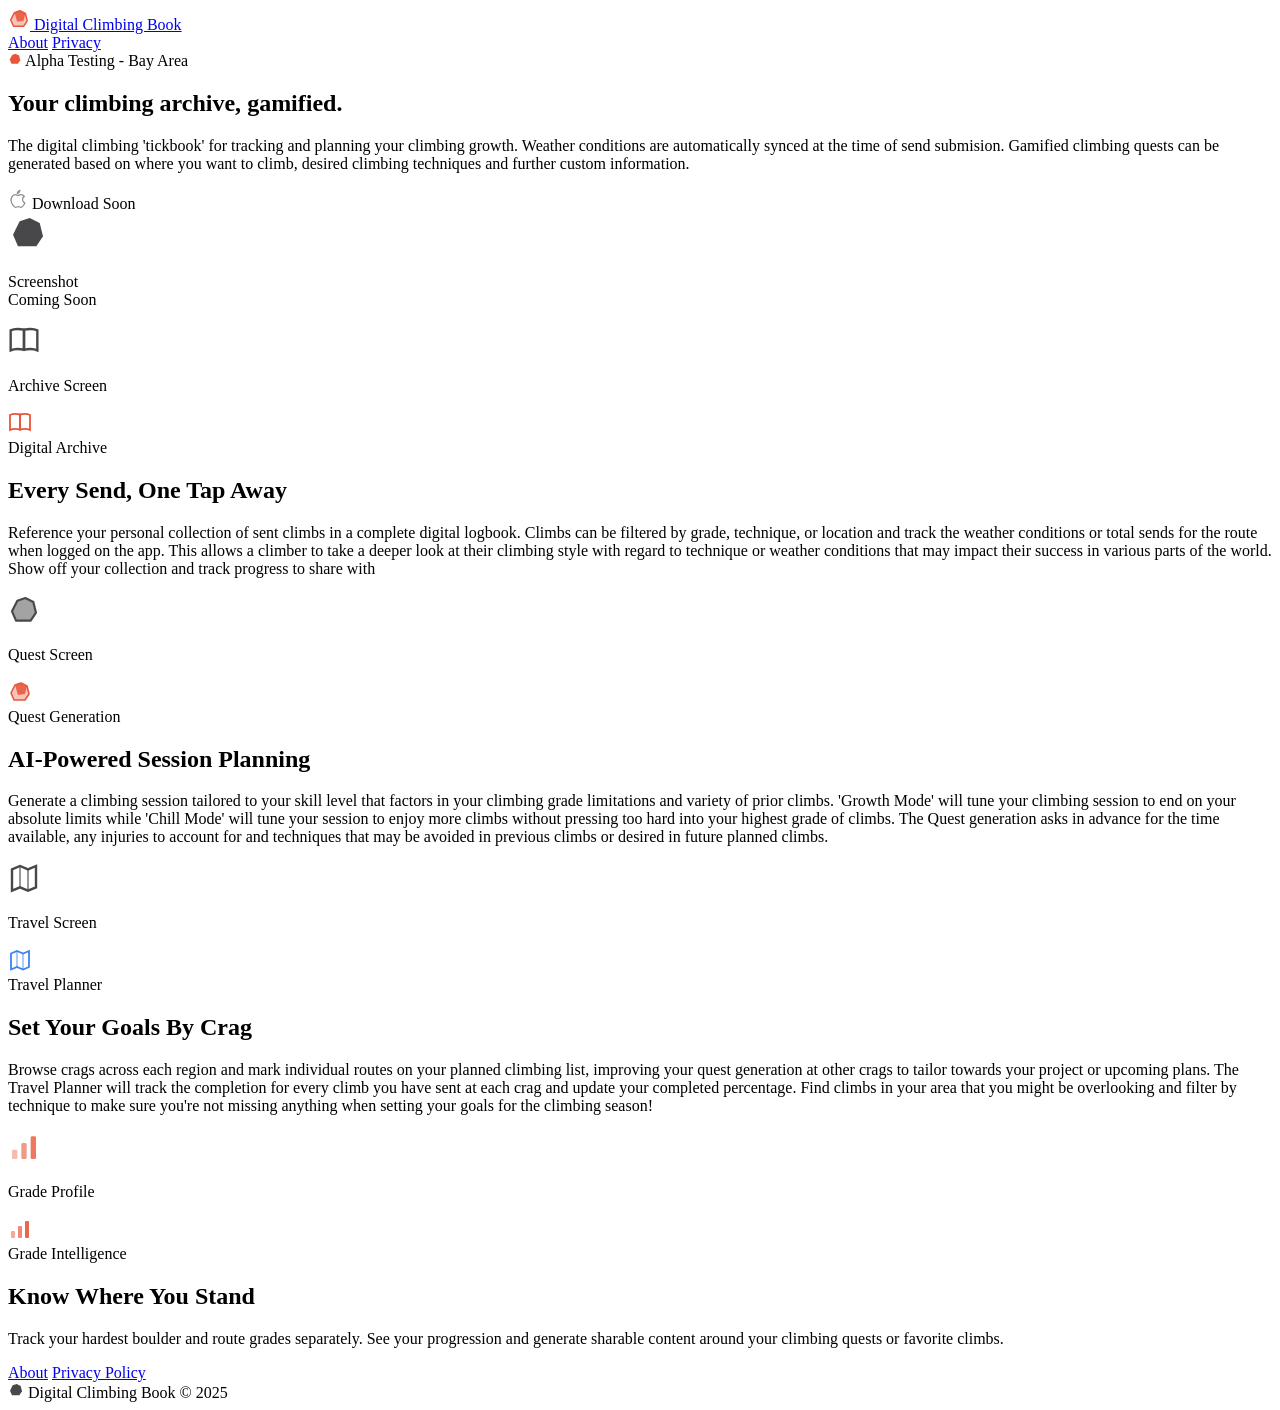
==== index.html @ b4279e72 "Initial commit — Digital Climbing Book splash site" ====
<!DOCTYPE html>
<html lang="en">
<head>
  <meta charset="UTF-8">
  <meta name="viewport" content="width=device-width, initial-scale=1.0">
  <title>Digital Climbing Book — Your climbing life, organized.</title>
  <meta name="description" content="The digital logbook for Bay Area climbers. Track sends, plan sessions with AI, and discover crags across 5 regions.">
  <link rel="stylesheet" href="css/style.css">
  <link rel="icon" type="image/svg+xml" href="data:image/svg+xml,<svg xmlns='http://www.w3.org/2000/svg' viewBox='0 0 24 24'><polygon points='6,20 3,13 7,5 13,3 19,6 21,14 17,20' fill='%23E8553A'/></svg>">
</head>
<body>

  <!-- Nav -->
  <nav class="site-nav">
    <a href="/" class="nav-logo">
      <svg width="22" height="22" viewBox="0 0 24 24" fill="none">
        <polygon points="6,20 3,13 7,5 13,3 19,6 21,14 17,20" fill="#E8553A" opacity="0.35"/>
        <polygon points="7,5 13,3 19,6 17,14 10,15" fill="#E8553A" opacity="0.85"/>
        <polygon points="6,20 3,13 7,5 13,3 19,6 21,14 17,20" stroke="#E8553A" stroke-width="1.6" stroke-linejoin="round" fill="none"/>
      </svg>
      <span>Digital Climbing Book</span>
    </a>
    <div class="nav-links">
      <a href="about.html">About</a>
      <a href="privacy.html">Privacy</a>
    </div>
  </nav>

  <!-- Hero -->
  <section class="hero">
    <div class="hero-content">
      <div class="hero-text">
        <div class="hero-badge">
          <svg width="14" height="14" viewBox="0 0 24 24" fill="none">
            <polygon points="6,20 3,13 7,5 13,3 19,6 21,14 17,20" fill="#E8553A"/>
          </svg>
          Alpha Testing - Bay Area
        </div>
        <h1 class="hero-title">Your climbing archive, <span class="accent">gamified.</span></h1>
        <p class="hero-subtitle">The digital climbing 'tickbook' for tracking and planning your climbing growth. Weather conditions are automatically synced at the time of send submision. Gamified climbing quests can be generated based on where you want to climb, desired climbing techniques and further custom information.</p>
        <div class="hero-cta">
          <svg width="20" height="20" viewBox="0 0 24 24" fill="none">
            <path d="M18.71 19.5c-.83 1.24-1.71 2.45-3.05 2.47-1.34.03-1.77-.79-3.29-.79-1.53 0-2 .77-3.27.81-1.31.05-2.3-1.32-3.14-2.53C4.25 17 2.94 12.45 4.7 9.39c.87-1.52 2.43-2.48 4.12-2.51 1.28-.02 2.5.87 3.29.87.78 0 2.26-1.07 3.8-.91.65.03 2.47.26 3.64 1.98-.09.06-2.17 1.28-2.15 3.81.03 3.02 2.65 4.03 2.68 4.04-.03.07-.42 1.44-1.38 2.83" stroke="#8E8E93" stroke-width="1.5" fill="none"/>
            <path d="M15 1c.1 1.28-.38 2.55-1.17 3.43-.78.89-2.04 1.57-3.33 1.48-.12-1.24.46-2.55 1.19-3.37C12.46 1.67 13.76 1.05 15 1" fill="#8E8E93"/>
          </svg>
          Download Soon
        </div>
      </div>
      <div class="hero-phone">
        <div class="phone-mockup">
          <div class="phone-mockup-inner">
            <svg width="40" height="40" viewBox="0 0 24 24" fill="none">
              <polygon points="6,20 3,13 7,5 13,3 19,6 21,14 17,20" fill="#48484A"/>
            </svg>
            <p>Screenshot<br>Coming Soon</p>
          </div>
        </div>
      </div>
    </div>
  </section>

  <!-- Features -->
  <div class="features">

    <!-- 1. Archive -->
    <section class="feature-section" data-feature="archive">
      <div class="feature-phone">
        <div class="phone-mockup">
          <div class="phone-mockup-inner">
            <svg width="32" height="32" viewBox="0 0 24 24" fill="none">
              <path d="M2 4c2-1 5-1.5 10-0.5v15c-5-1-8-0.5-10 0.5V4z" stroke="#48484A" stroke-width="1.8" fill="none"/>
              <path d="M22 4c-2-1-5-1.5-10-0.5v15c5-1 8-0.5 10 0.5V4z" stroke="#48484A" stroke-width="1.8" fill="none"/>
            </svg>
            <p>Archive Screen</p>
          </div>
        </div>
      </div>
      <div class="feature-text">
        <div class="feature-icon">
          <svg width="24" height="24" viewBox="0 0 24 24" fill="none">
            <path d="M2 4c2-1 5-1.5 10-0.5v15c-5-1-8-0.5-10 0.5V4z" stroke="#E8553A" stroke-width="1.8" fill="none"/>
            <path d="M22 4c-2-1-5-1.5-10-0.5v15c5-1 8-0.5 10 0.5V4z" stroke="#E8553A" stroke-width="1.8" fill="none"/>
          </svg>
        </div>
        <div class="feature-label">Digital Archive</div>
        <h2 class="feature-title">Every Send, One Tap Away</h2>
        <p class="feature-desc">Reference your personal collection of sent climbs in a complete digital logbook. Climbs can be filtered by grade, technique, or location and track the weather conditions or total sends for the route when logged on the app. This allows a climber to take a deeper look at their climbing style with regard to technique or weather conditions that may impact their success in various parts of the world. Show off your collection and track progress to share with</p>
      </div>
    </section>

    <!-- 2. Quest -->
    <section class="feature-section" data-feature="quest">
      <div class="feature-phone">
        <div class="phone-mockup">
          <div class="phone-mockup-inner">
            <svg width="32" height="32" viewBox="0 0 24 24" fill="none">
              <polygon points="6,20 3,13 7,5 13,3 19,6 21,14 17,20" fill="#48484A" opacity="0.5"/>
              <polygon points="6,20 3,13 7,5 13,3 19,6 21,14 17,20" stroke="#48484A" stroke-width="1.6" stroke-linejoin="round" fill="none"/>
            </svg>
            <p>Quest Screen</p>
          </div>
        </div>
      </div>
      <div class="feature-text">
        <div class="feature-icon">
          <svg width="24" height="24" viewBox="0 0 24 24" fill="none">
            <polygon points="6,20 3,13 7,5 13,3 19,6 21,14 17,20" fill="#E8553A" opacity="0.35"/>
            <polygon points="7,5 13,3 19,6 17,14 10,15" fill="#E8553A" opacity="0.85"/>
            <polygon points="6,20 3,13 7,5 13,3 19,6 21,14 17,20" stroke="#E8553A" stroke-width="1.6" stroke-linejoin="round" fill="none"/>
          </svg>
        </div>
        <div class="feature-label">Quest Generation</div>
        <h2 class="feature-title">AI-Powered Session Planning</h2>
        <p class="feature-desc">Generate a climbing session tailored to your skill level that factors in your climbing grade limitations and variety of prior climbs. 'Growth Mode' will tune your climbing session to end on your absolute limits while 'Chill Mode' will tune your session to enjoy more climbs without pressing too hard into your highest grade of climbs. The Quest generation asks in advance for the time available, any injuries to account for and techniques that may be avoided in previous climbs or desired in future planned climbs.</p>
      </div>
    </section>

    <!-- 3. Travel -->
    <section class="feature-section" data-feature="travel">
      <div class="feature-phone">
        <div class="phone-mockup">
          <div class="phone-mockup-inner">
            <svg width="32" height="32" viewBox="0 0 24 24" fill="none">
              <path d="M3 5.5l6-2.5 6 2.5 6-2.5v16l-6 2.5-6-2.5-6 2.5V5.5z" stroke="#48484A" stroke-width="1.8" fill="none"/>
              <line x1="9" y1="3" x2="9" y2="19" stroke="#48484A" stroke-width="1.4" opacity="0.6"/>
              <line x1="15" y1="5.5" x2="15" y2="21.5" stroke="#48484A" stroke-width="1.4" opacity="0.6"/>
            </svg>
            <p>Travel Screen</p>
          </div>
        </div>
      </div>
      <div class="feature-text">
        <div class="feature-icon">
          <svg width="24" height="24" viewBox="0 0 24 24" fill="none">
            <path d="M3 5.5l6-2.5 6 2.5 6-2.5v16l-6 2.5-6-2.5-6 2.5V5.5z" stroke="#3B82F6" stroke-width="1.8" fill="none"/>
            <line x1="9" y1="3" x2="9" y2="19" stroke="#3B82F6" stroke-width="1.4" opacity="0.6"/>
            <line x1="15" y1="5.5" x2="15" y2="21.5" stroke="#3B82F6" stroke-width="1.4" opacity="0.6"/>
          </svg>
        </div>
        <div class="feature-label">Travel Planner</div>
        <h2 class="feature-title">Set Your Goals By Crag</h2>
        <p class="feature-desc">Browse crags across each region and mark individual routes on your planned climbing list, improving your quest generation at other crags to tailor towards your project or upcoming plans. The Travel Planner will track the completion for every climb you have sent at each crag and update your completed percentage. Find climbs in your area that you might be overlooking and filter by technique to make sure you're not missing anything when setting your goals for the climbing season!</p>
      </div>
    </section>

    <!-- 4. Grade Intelligence -->
    <section class="feature-section" data-feature="grades">
      <div class="feature-phone">
        <div class="phone-mockup">
          <div class="phone-mockup-inner">
            <svg width="32" height="32" viewBox="0 0 24 24" fill="none">
              <rect x="3" y="14" width="4" height="7" rx="1" fill="#E8553A" opacity="0.4"/>
              <rect x="10" y="9" width="4" height="12" rx="1" fill="#E8553A" opacity="0.6"/>
              <rect x="17" y="4" width="4" height="17" rx="1" fill="#E8553A" opacity="0.8"/>
            </svg>
            <p>Grade Profile</p>
          </div>
        </div>
      </div>
      <div class="feature-text">
        <div class="feature-icon">
          <svg width="24" height="24" viewBox="0 0 24 24" fill="none">
            <rect x="3" y="14" width="4" height="7" rx="1" fill="#E8553A" opacity="0.5"/>
            <rect x="10" y="9" width="4" height="12" rx="1" fill="#E8553A" opacity="0.7"/>
            <rect x="17" y="4" width="4" height="17" rx="1" fill="#E8553A" opacity="0.9"/>
          </svg>
        </div>
        <div class="feature-label">Grade Intelligence</div>
        <h2 class="feature-title">Know Where You Stand</h2>
        <p class="feature-desc">Track your hardest boulder and route grades separately. See your progression and generate sharable content around your climbing quests or favorite climbs.</p>
      </div>
    </section>

  </div>

  <!-- Footer -->
  <footer class="site-footer">
    <div class="footer-links">
      <a href="about.html">About</a>
      <a href="privacy.html">Privacy Policy</a>
    </div>
    <div class="footer-copy">
      <svg width="16" height="16" viewBox="0 0 24 24" fill="none">
        <polygon points="6,20 3,13 7,5 13,3 19,6 21,14 17,20" fill="#48484A"/>
      </svg>
      Digital Climbing Book &copy; 2025
    </div>
  </footer>

  <script src="js/main.js"></script>
</body>
</html>
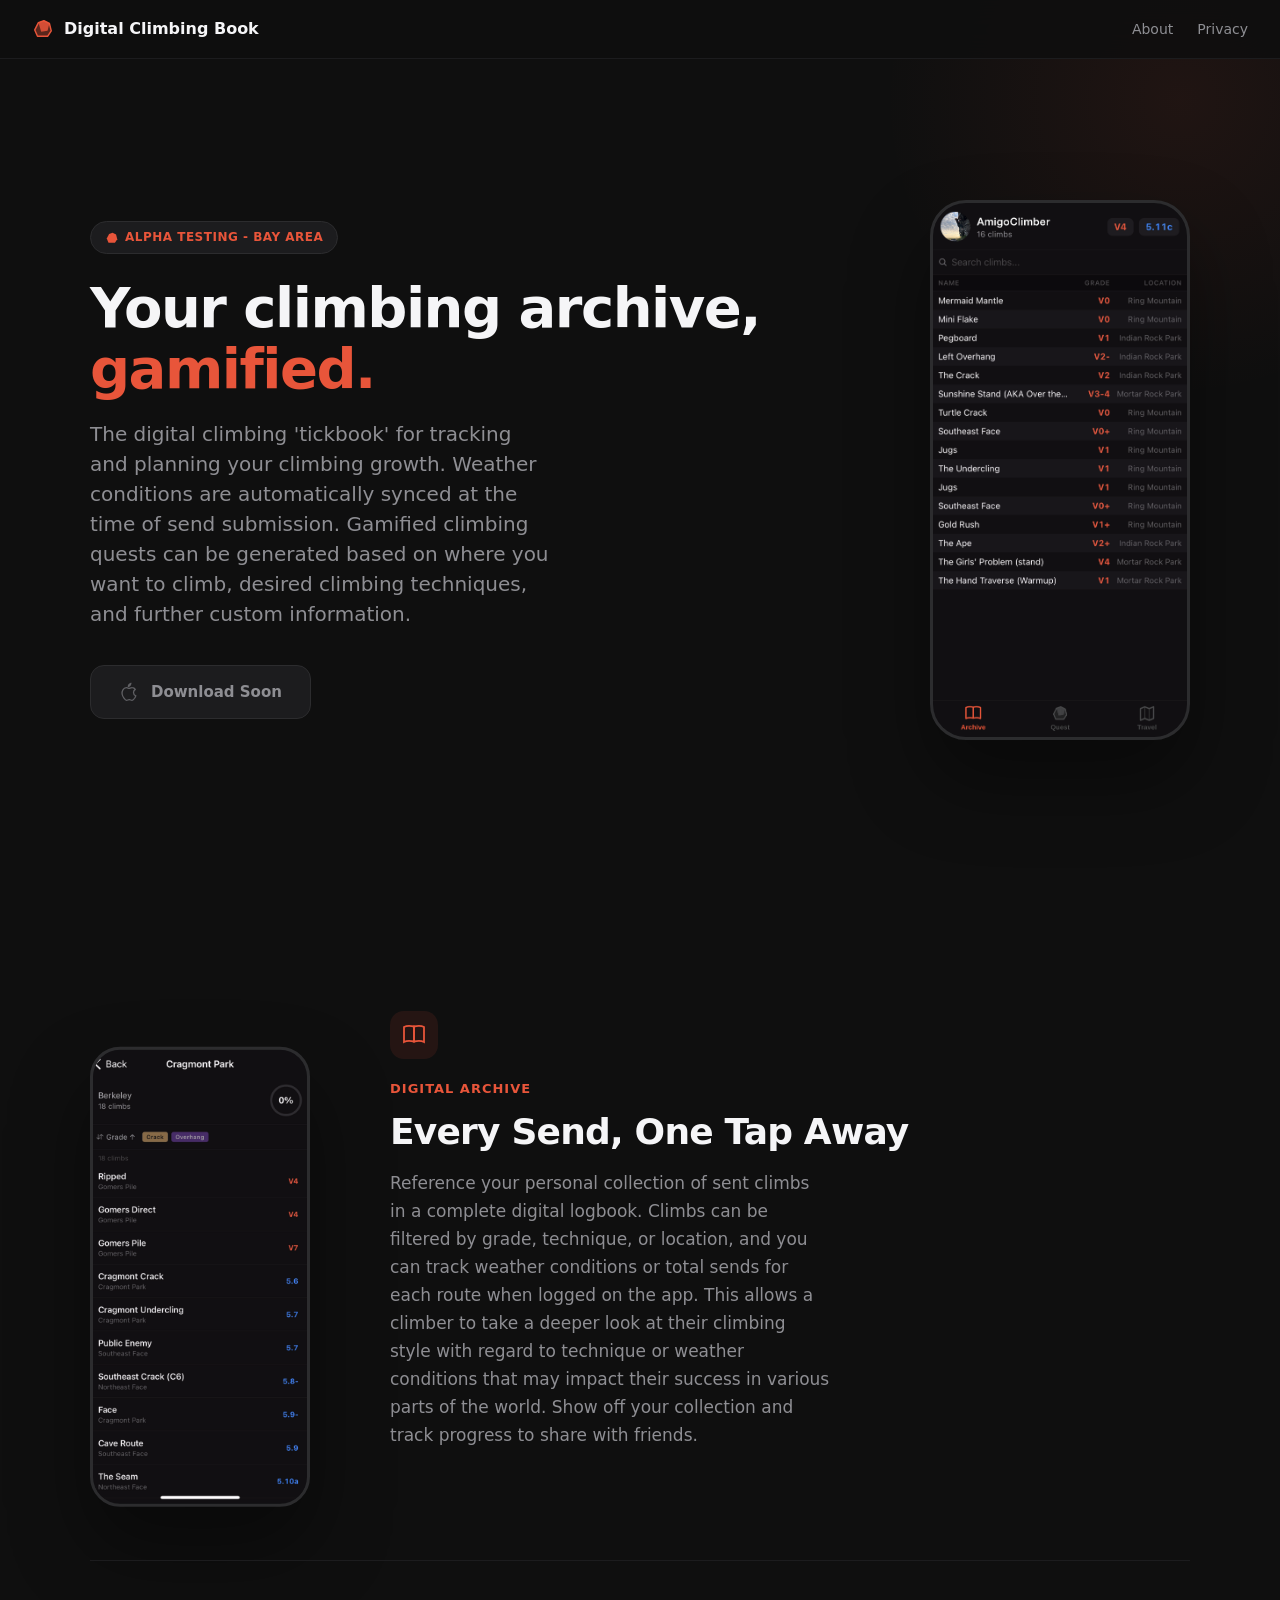
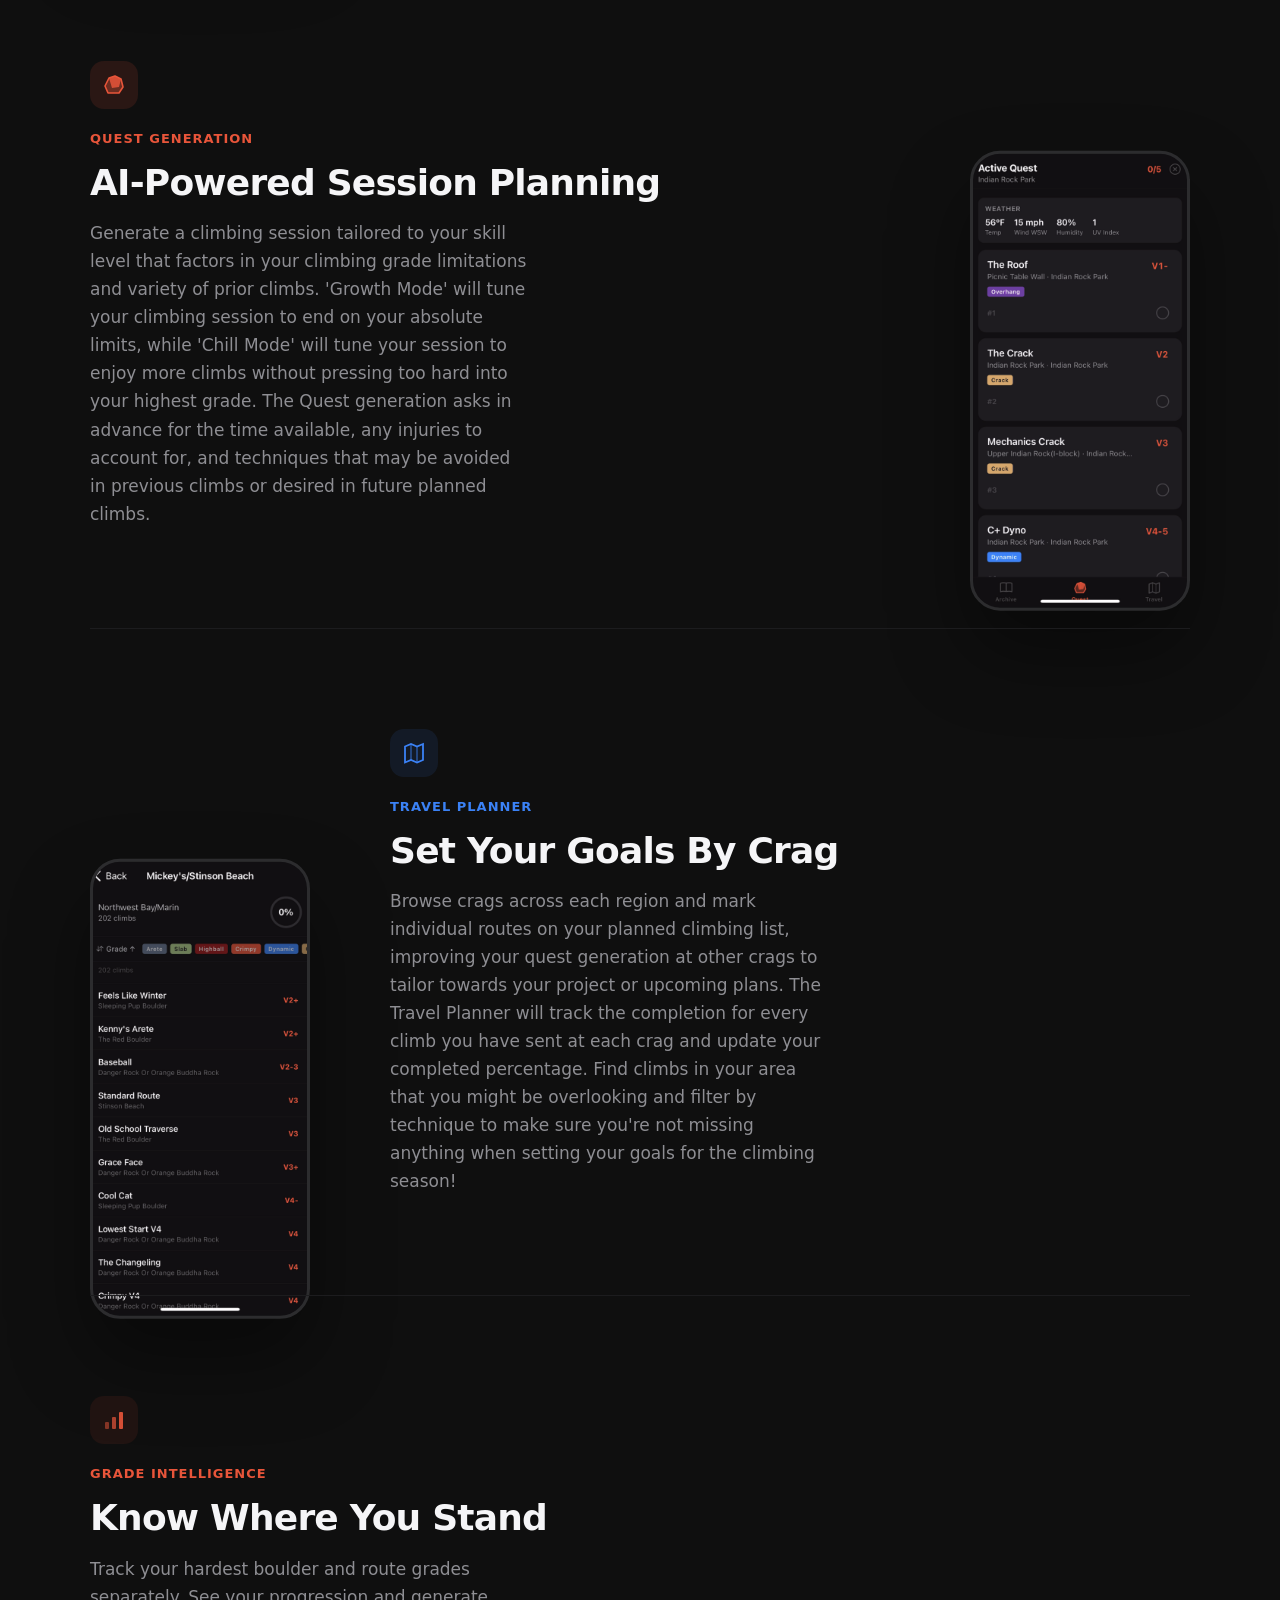
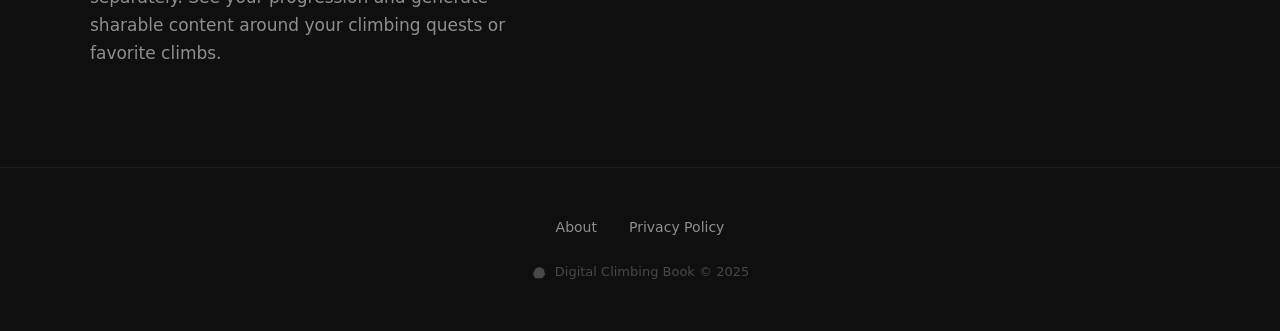
==== commit 80301d0e: "Add screenshots to phone mockups, hide Grade Intelligence phone, proofread copy" ====
--- a/index.html
+++ b/index.html
@@ -37,7 +37,7 @@
           Alpha Testing - Bay Area
         </div>
         <h1 class="hero-title">Your climbing archive, <span class="accent">gamified.</span></h1>
-        <p class="hero-subtitle">The digital climbing 'tickbook' for tracking and planning your climbing growth. Weather conditions are automatically synced at the time of send submision. Gamified climbing quests can be generated based on where you want to climb, desired climbing techniques and further custom information.</p>
+        <p class="hero-subtitle">The digital climbing 'tickbook' for tracking and planning your climbing growth. Weather conditions are automatically synced at the time of send submission. Gamified climbing quests can be generated based on where you want to climb, desired climbing techniques, and further custom information.</p>
         <div class="hero-cta">
           <svg width="20" height="20" viewBox="0 0 24 24" fill="none">
             <path d="M18.71 19.5c-.83 1.24-1.71 2.45-3.05 2.47-1.34.03-1.77-.79-3.29-.79-1.53 0-2 .77-3.27.81-1.31.05-2.3-1.32-3.14-2.53C4.25 17 2.94 12.45 4.7 9.39c.87-1.52 2.43-2.48 4.12-2.51 1.28-.02 2.5.87 3.29.87.78 0 2.26-1.07 3.8-.91.65.03 2.47.26 3.64 1.98-.09.06-2.17 1.28-2.15 3.81.03 3.02 2.65 4.03 2.68 4.04-.03.07-.42 1.44-1.38 2.83" stroke="#8E8E93" stroke-width="1.5" fill="none"/>
@@ -48,12 +48,7 @@
       </div>
       <div class="hero-phone">
         <div class="phone-mockup">
-          <div class="phone-mockup-inner">
-            <svg width="40" height="40" viewBox="0 0 24 24" fill="none">
-              <polygon points="6,20 3,13 7,5 13,3 19,6 21,14 17,20" fill="#48484A"/>
-            </svg>
-            <p>Screenshot<br>Coming Soon</p>
-          </div>
+          <img src="img/screen-hero.png" alt="Digital Climbing Book app screenshot" class="phone-screen">
         </div>
       </div>
     </div>
@@ -66,13 +61,7 @@
     <section class="feature-section" data-feature="archive">
       <div class="feature-phone">
         <div class="phone-mockup">
-          <div class="phone-mockup-inner">
-            <svg width="32" height="32" viewBox="0 0 24 24" fill="none">
-              <path d="M2 4c2-1 5-1.5 10-0.5v15c-5-1-8-0.5-10 0.5V4z" stroke="#48484A" stroke-width="1.8" fill="none"/>
-              <path d="M22 4c-2-1-5-1.5-10-0.5v15c5-1 8-0.5 10 0.5V4z" stroke="#48484A" stroke-width="1.8" fill="none"/>
-            </svg>
-            <p>Archive Screen</p>
-          </div>
+          <img src="img/screen-archive.png" alt="Digital Archive screen" class="phone-screen">
         </div>
       </div>
       <div class="feature-text">
@@ -84,7 +73,7 @@
         </div>
         <div class="feature-label">Digital Archive</div>
         <h2 class="feature-title">Every Send, One Tap Away</h2>
-        <p class="feature-desc">Reference your personal collection of sent climbs in a complete digital logbook. Climbs can be filtered by grade, technique, or location and track the weather conditions or total sends for the route when logged on the app. This allows a climber to take a deeper look at their climbing style with regard to technique or weather conditions that may impact their success in various parts of the world. Show off your collection and track progress to share with</p>
+        <p class="feature-desc">Reference your personal collection of sent climbs in a complete digital logbook. Climbs can be filtered by grade, technique, or location, and you can track weather conditions or total sends for each route when logged on the app. This allows a climber to take a deeper look at their climbing style with regard to technique or weather conditions that may impact their success in various parts of the world. Show off your collection and track progress to share with friends.</p>
       </div>
     </section>
 
@@ -92,13 +81,7 @@
     <section class="feature-section" data-feature="quest">
       <div class="feature-phone">
         <div class="phone-mockup">
-          <div class="phone-mockup-inner">
-            <svg width="32" height="32" viewBox="0 0 24 24" fill="none">
-              <polygon points="6,20 3,13 7,5 13,3 19,6 21,14 17,20" fill="#48484A" opacity="0.5"/>
-              <polygon points="6,20 3,13 7,5 13,3 19,6 21,14 17,20" stroke="#48484A" stroke-width="1.6" stroke-linejoin="round" fill="none"/>
-            </svg>
-            <p>Quest Screen</p>
-          </div>
+          <img src="img/screen-quest.png" alt="Quest Generation screen" class="phone-screen">
         </div>
       </div>
       <div class="feature-text">
@@ -111,7 +94,7 @@
         </div>
         <div class="feature-label">Quest Generation</div>
         <h2 class="feature-title">AI-Powered Session Planning</h2>
-        <p class="feature-desc">Generate a climbing session tailored to your skill level that factors in your climbing grade limitations and variety of prior climbs. 'Growth Mode' will tune your climbing session to end on your absolute limits while 'Chill Mode' will tune your session to enjoy more climbs without pressing too hard into your highest grade of climbs. The Quest generation asks in advance for the time available, any injuries to account for and techniques that may be avoided in previous climbs or desired in future planned climbs.</p>
+        <p class="feature-desc">Generate a climbing session tailored to your skill level that factors in your climbing grade limitations and variety of prior climbs. 'Growth Mode' will tune your climbing session to end on your absolute limits, while 'Chill Mode' will tune your session to enjoy more climbs without pressing too hard into your highest grade. The Quest generation asks in advance for the time available, any injuries to account for, and techniques that may be avoided in previous climbs or desired in future planned climbs.</p>
       </div>
     </section>
 
@@ -119,14 +102,7 @@
     <section class="feature-section" data-feature="travel">
       <div class="feature-phone">
         <div class="phone-mockup">
-          <div class="phone-mockup-inner">
-            <svg width="32" height="32" viewBox="0 0 24 24" fill="none">
-              <path d="M3 5.5l6-2.5 6 2.5 6-2.5v16l-6 2.5-6-2.5-6 2.5V5.5z" stroke="#48484A" stroke-width="1.8" fill="none"/>
-              <line x1="9" y1="3" x2="9" y2="19" stroke="#48484A" stroke-width="1.4" opacity="0.6"/>
-              <line x1="15" y1="5.5" x2="15" y2="21.5" stroke="#48484A" stroke-width="1.4" opacity="0.6"/>
-            </svg>
-            <p>Travel Screen</p>
-          </div>
+          <img src="img/screen-travel.png" alt="Travel Planner screen" class="phone-screen">
         </div>
       </div>
       <div class="feature-text">
@@ -145,17 +121,7 @@
 
     <!-- 4. Grade Intelligence -->
     <section class="feature-section" data-feature="grades">
-      <div class="feature-phone">
-        <div class="phone-mockup">
-          <div class="phone-mockup-inner">
-            <svg width="32" height="32" viewBox="0 0 24 24" fill="none">
-              <rect x="3" y="14" width="4" height="7" rx="1" fill="#E8553A" opacity="0.4"/>
-              <rect x="10" y="9" width="4" height="12" rx="1" fill="#E8553A" opacity="0.6"/>
-              <rect x="17" y="4" width="4" height="17" rx="1" fill="#E8553A" opacity="0.8"/>
-            </svg>
-            <p>Grade Profile</p>
-          </div>
-        </div>
+      <div class="feature-phone" style="display:none;">
       </div>
       <div class="feature-text">
         <div class="feature-icon">
--- a/css/style.css
+++ b/css/style.css
@@ -0,0 +1,381 @@
+/* ===== RESET & BASE ===== */
+*, *::before, *::after { margin: 0; padding: 0; box-sizing: border-box; }
+html { scroll-behavior: smooth; }
+body {
+  font-family: -apple-system, BlinkMacSystemFont, 'SF Pro Text', 'SF Pro Display', 'Helvetica Neue', system-ui, sans-serif;
+  background: #0F0F0F;
+  color: #F5F5F7;
+  line-height: 1.6;
+  -webkit-font-smoothing: antialiased;
+  overflow-x: hidden;
+}
+a { color: #E8553A; text-decoration: none; }
+a:hover { opacity: 0.85; }
+img { max-width: 100%; display: block; }
+
+/* ===== NAV ===== */
+.site-nav {
+  position: fixed;
+  top: 0; left: 0; right: 0;
+  z-index: 100;
+  padding: 16px 32px;
+  display: flex;
+  justify-content: space-between;
+  align-items: center;
+  background: rgba(15, 15, 15, 0.85);
+  backdrop-filter: blur(20px);
+  -webkit-backdrop-filter: blur(20px);
+  border-bottom: 0.5px solid #1C1C1E;
+}
+.nav-logo {
+  display: flex;
+  align-items: center;
+  gap: 10px;
+  font-size: 16px;
+  font-weight: 700;
+  color: #F5F5F7;
+}
+.nav-logo svg { flex-shrink: 0; }
+.nav-links { display: flex; gap: 24px; }
+.nav-links a {
+  font-size: 14px;
+  font-weight: 500;
+  color: #8E8E93;
+  transition: color 0.2s;
+}
+.nav-links a:hover { color: #F5F5F7; }
+
+/* ===== HERO ===== */
+.hero {
+  min-height: 100vh;
+  display: flex;
+  align-items: center;
+  justify-content: center;
+  padding: 120px 32px 80px;
+  position: relative;
+  overflow: hidden;
+}
+.hero::before {
+  content: '';
+  position: absolute;
+  top: -200px; right: -200px;
+  width: 600px; height: 600px;
+  background: radial-gradient(circle, rgba(232, 85, 58, 0.08) 0%, transparent 70%);
+  pointer-events: none;
+}
+.hero-content {
+  max-width: 1100px;
+  width: 100%;
+  display: flex;
+  align-items: center;
+  gap: 80px;
+}
+.hero-text { flex: 1; }
+.hero-badge {
+  display: inline-flex;
+  align-items: center;
+  gap: 6px;
+  background: #1C1C1E;
+  border: 1px solid #2C2C2E;
+  border-radius: 20px;
+  padding: 6px 14px;
+  font-size: 12px;
+  font-weight: 600;
+  color: #E8553A;
+  margin-bottom: 24px;
+  letter-spacing: 0.5px;
+  text-transform: uppercase;
+}
+.hero-title {
+  font-size: 56px;
+  font-weight: 800;
+  line-height: 1.08;
+  letter-spacing: -1.5px;
+  margin-bottom: 20px;
+}
+.hero-title .accent { color: #E8553A; }
+.hero-subtitle {
+  font-size: 20px;
+  color: #8E8E93;
+  line-height: 1.5;
+  margin-bottom: 36px;
+  max-width: 460px;
+}
+.hero-cta {
+  display: inline-flex;
+  align-items: center;
+  gap: 12px;
+  background: #1C1C1E;
+  border: 1px solid #2C2C2E;
+  border-radius: 14px;
+  padding: 14px 28px;
+  color: #8E8E93;
+  font-size: 15px;
+  font-weight: 600;
+  cursor: default;
+  transition: border-color 0.2s;
+}
+.hero-cta:hover { border-color: #48484A; opacity: 1; }
+.hero-cta svg { opacity: 0.6; }
+.hero-phone { flex-shrink: 0; }
+
+/* ===== PHONE MOCKUP ===== */
+.phone-mockup {
+  width: 260px;
+  height: 540px;
+  background: #1C1C1E;
+  border-radius: 36px;
+  border: 3px solid #2C2C2E;
+  display: flex;
+  align-items: center;
+  justify-content: center;
+  position: relative;
+  overflow: hidden;
+  box-shadow: 0 40px 80px rgba(0,0,0,0.4);
+}
+.phone-mockup-inner {
+  text-align: center;
+  padding: 20px;
+}
+.phone-mockup-inner svg { margin: 0 auto 16px; opacity: 0.3; }
+.phone-mockup-inner p {
+  font-size: 13px;
+  color: #48484A;
+  font-weight: 500;
+}
+/* Screenshot image inside phone */
+.phone-screen {
+  width: 100%;
+  height: 100%;
+  object-fit: cover;
+  object-position: top;
+  border-radius: 33px;
+  position: absolute;
+  top: 0;
+  left: 0;
+}
+.feature-phone .phone-screen {
+  border-radius: 27px;
+}
+
+/* Notch */
+.phone-mockup::before {
+  content: '';
+  position: absolute;
+  top: 12px;
+  left: 50%;
+  transform: translateX(-50%);
+  width: 100px;
+  height: 28px;
+  background: #0F0F0F;
+  border-radius: 14px;
+}
+
+/* ===== FEATURE SECTIONS ===== */
+.features { padding: 0 32px; }
+
+.feature-section {
+  max-width: 1100px;
+  margin: 0 auto;
+  padding: 100px 0;
+  display: flex;
+  align-items: center;
+  gap: 80px;
+  opacity: 0;
+  transform: translateY(40px);
+  transition: opacity 0.7s ease, transform 0.7s ease;
+}
+.feature-section.visible {
+  opacity: 1;
+  transform: translateY(0);
+}
+.feature-section:nth-child(even) { flex-direction: row-reverse; }
+.feature-section + .feature-section {
+  border-top: 0.5px solid #1C1C1E;
+}
+
+.feature-text { flex: 1; }
+.feature-icon {
+  display: inline-flex;
+  align-items: center;
+  justify-content: center;
+  width: 48px;
+  height: 48px;
+  background: rgba(232, 85, 58, 0.1);
+  border-radius: 14px;
+  margin-bottom: 20px;
+}
+.feature-label {
+  font-size: 13px;
+  font-weight: 700;
+  color: #E8553A;
+  text-transform: uppercase;
+  letter-spacing: 1px;
+  margin-bottom: 12px;
+}
+.feature-title {
+  font-size: 36px;
+  font-weight: 800;
+  line-height: 1.15;
+  letter-spacing: -0.8px;
+  margin-bottom: 16px;
+}
+.feature-desc {
+  font-size: 17px;
+  color: #8E8E93;
+  line-height: 1.65;
+  max-width: 440px;
+}
+.feature-phone { flex-shrink: 0; }
+.feature-phone .phone-mockup {
+  width: 220px;
+  height: 460px;
+  border-radius: 30px;
+}
+.feature-phone .phone-mockup::before {
+  width: 80px;
+  height: 24px;
+  top: 10px;
+  border-radius: 12px;
+}
+
+/* Section-specific accent colors */
+.feature-section[data-feature="quest"] .feature-icon {
+  background: rgba(232, 85, 58, 0.12);
+}
+.feature-section[data-feature="travel"] .feature-icon {
+  background: rgba(59, 130, 246, 0.1);
+}
+.feature-section[data-feature="travel"] .feature-label {
+  color: #3B82F6;
+}
+.feature-section[data-feature="grades"] .feature-icon {
+  background: rgba(232, 85, 58, 0.08);
+}
+
+/* ===== FOOTER ===== */
+.site-footer {
+  border-top: 0.5px solid #1C1C1E;
+  padding: 48px 32px;
+  text-align: center;
+}
+.footer-links {
+  display: flex;
+  justify-content: center;
+  gap: 32px;
+  margin-bottom: 24px;
+}
+.footer-links a {
+  font-size: 14px;
+  color: #8E8E93;
+  font-weight: 500;
+}
+.footer-links a:hover { color: #F5F5F7; }
+.footer-copy {
+  font-size: 13px;
+  color: #48484A;
+  display: flex;
+  align-items: center;
+  justify-content: center;
+  gap: 8px;
+}
+
+/* ===== LEGAL / ABOUT PAGES ===== */
+.page-content {
+  max-width: 720px;
+  margin: 0 auto;
+  padding: 120px 32px 80px;
+}
+.page-content h1 {
+  font-size: 36px;
+  font-weight: 800;
+  letter-spacing: -0.8px;
+  margin-bottom: 8px;
+}
+.page-meta {
+  font-size: 14px;
+  color: #48484A;
+  margin-bottom: 48px;
+}
+.page-content h2 {
+  font-size: 20px;
+  font-weight: 700;
+  margin-top: 40px;
+  margin-bottom: 12px;
+  color: #F5F5F7;
+}
+.page-content p, .page-content ul {
+  font-size: 15px;
+  color: #AEAEB2;
+  line-height: 1.7;
+  margin-bottom: 16px;
+}
+.page-content ul { padding-left: 24px; }
+.page-content li { margin-bottom: 8px; }
+.page-content a { color: #E8553A; }
+
+/* About page specific */
+.about-contact {
+  background: #1C1C1E;
+  border: 1px solid #2C2C2E;
+  border-radius: 16px;
+  padding: 32px;
+  margin-top: 48px;
+  text-align: center;
+}
+.about-contact h3 {
+  font-size: 18px;
+  font-weight: 700;
+  margin-bottom: 8px;
+}
+.about-contact p {
+  font-size: 15px;
+  color: #8E8E93;
+  margin-bottom: 16px;
+}
+.about-contact a {
+  display: inline-flex;
+  align-items: center;
+  gap: 8px;
+  background: #E8553A;
+  color: #FFF;
+  padding: 12px 24px;
+  border-radius: 10px;
+  font-weight: 600;
+  font-size: 15px;
+  transition: opacity 0.2s;
+}
+.about-contact a:hover { opacity: 0.9; color: #FFF; }
+
+/* ===== RESPONSIVE ===== */
+@media (max-width: 768px) {
+  .site-nav { padding: 14px 20px; }
+  .nav-logo span { display: none; }
+  .nav-links { gap: 16px; }
+  .nav-links a { font-size: 13px; }
+
+  .hero { padding: 100px 20px 60px; }
+  .hero-content {
+    flex-direction: column;
+    text-align: center;
+    gap: 48px;
+  }
+  .hero-title { font-size: 36px; letter-spacing: -1px; }
+  .hero-subtitle { font-size: 17px; margin: 0 auto 32px; }
+  .hero-badge { margin-bottom: 20px; }
+
+  .features { padding: 0 20px; }
+  .feature-section {
+    flex-direction: column !important;
+    text-align: center;
+    gap: 40px;
+    padding: 60px 0;
+  }
+  .feature-title { font-size: 28px; }
+  .feature-desc { margin: 0 auto; font-size: 15px; }
+
+  .page-content { padding: 100px 20px 60px; }
+  .page-content h1 { font-size: 28px; }
+
+  .site-footer { padding: 36px 20px; }
+}
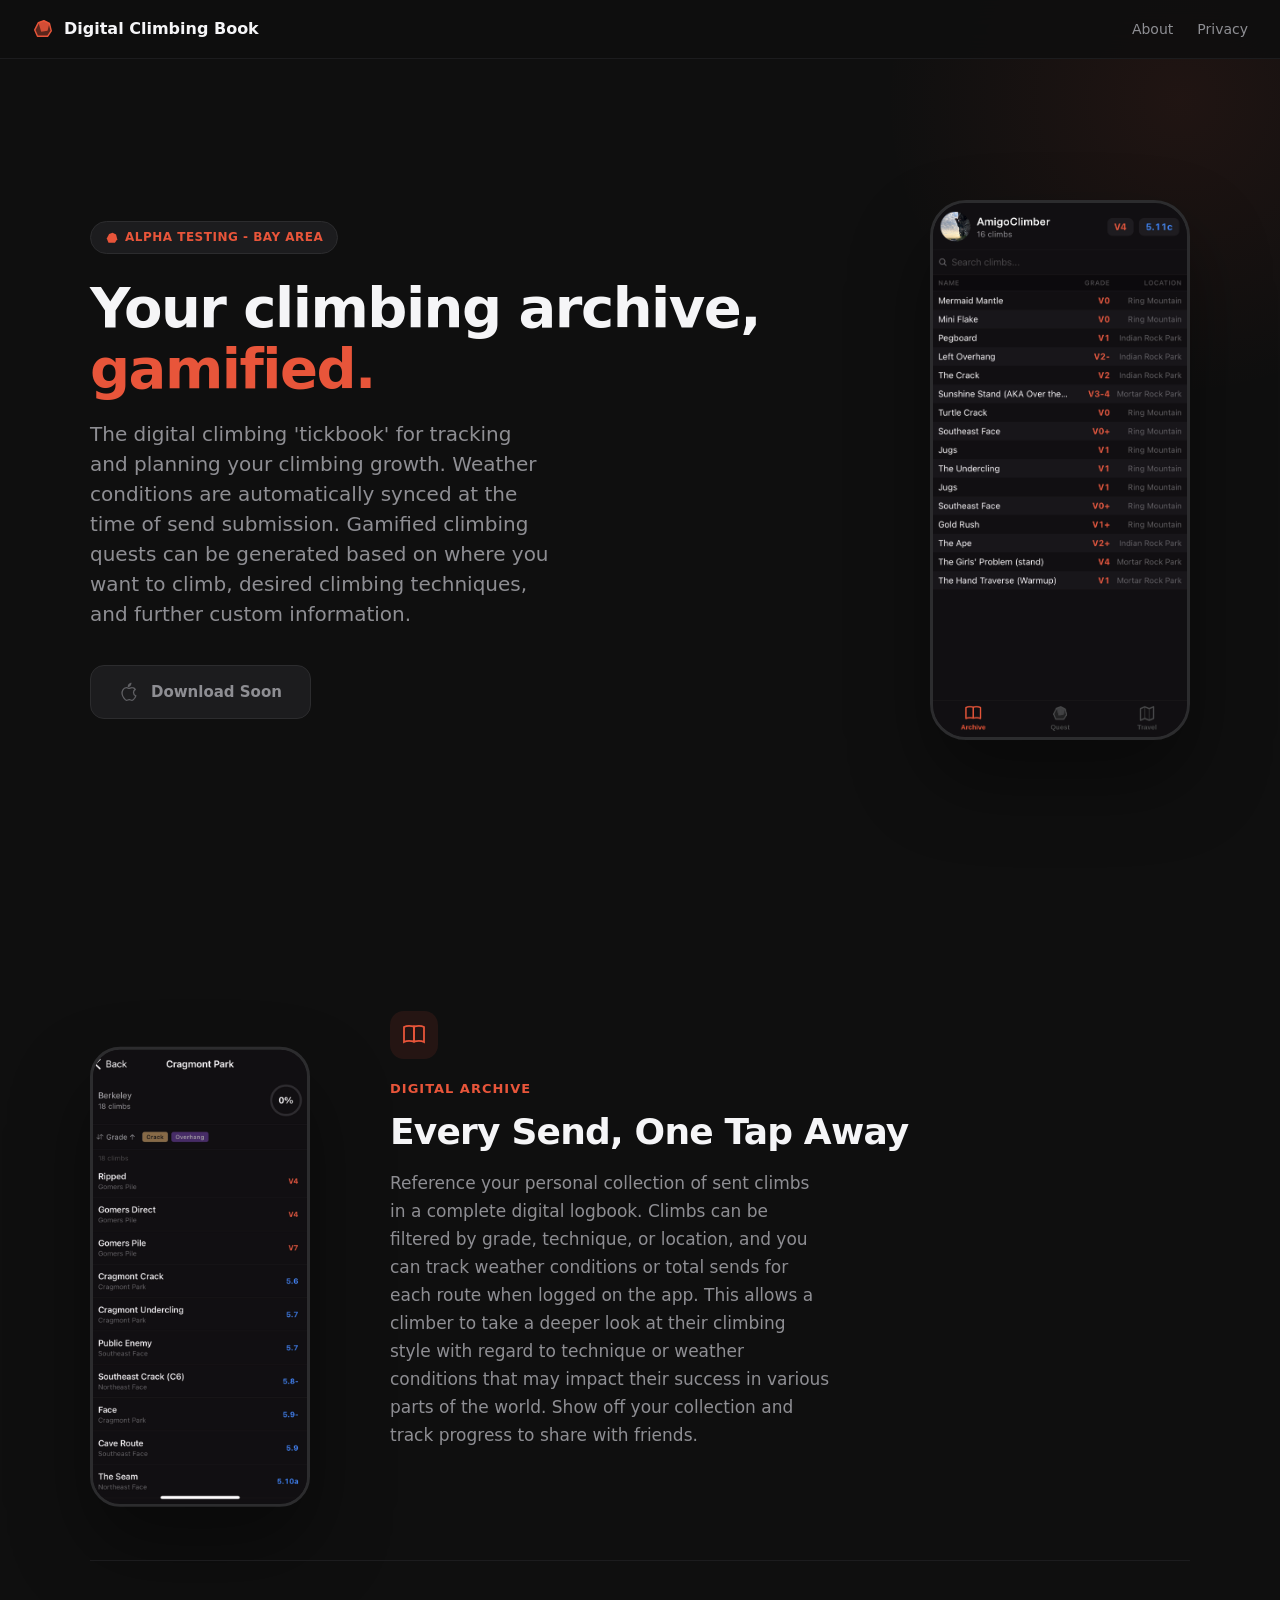
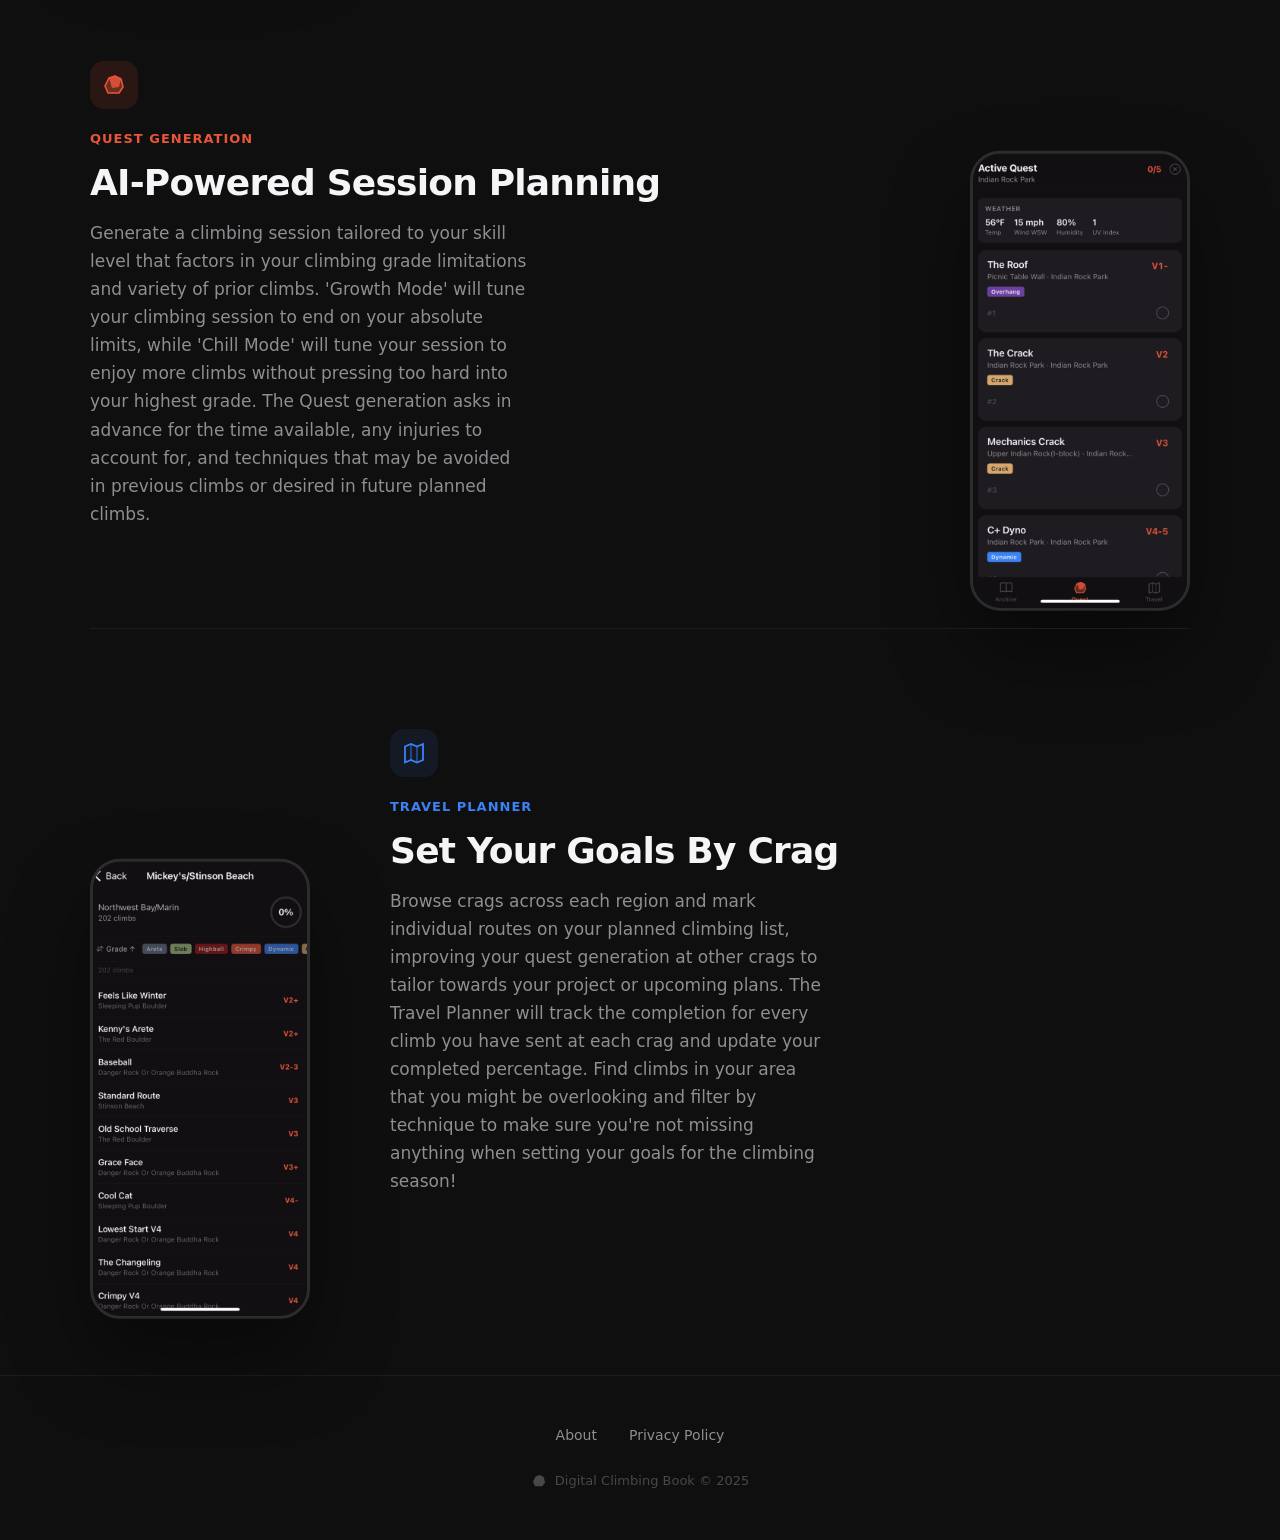
==== commit a1ca7ca8: "Fix phone mockup bg color to match screenshots, comment out Grade Intelligence section, add footer s" ====
--- a/index.html
+++ b/index.html
@@ -119,7 +119,7 @@
       </div>
     </section>
 
-    <!-- 4. Grade Intelligence -->
+    <!-- 4. Grade Intelligence (hidden until screenshot is ready)
     <section class="feature-section" data-feature="grades">
       <div class="feature-phone" style="display:none;">
       </div>
@@ -136,8 +136,11 @@
         <p class="feature-desc">Track your hardest boulder and route grades separately. See your progression and generate sharable content around your climbing quests or favorite climbs.</p>
       </div>
     </section>
+    -->
 
   </div>
+
+  <div style="height: 80px;"></div>
 
   <!-- Footer -->
   <footer class="site-footer">
--- a/css/style.css
+++ b/css/style.css
@@ -123,7 +123,7 @@
 .phone-mockup {
   width: 260px;
   height: 540px;
-  background: #1C1C1E;
+  background: #110f12;
   border-radius: 36px;
   border: 3px solid #2C2C2E;
   display: flex;
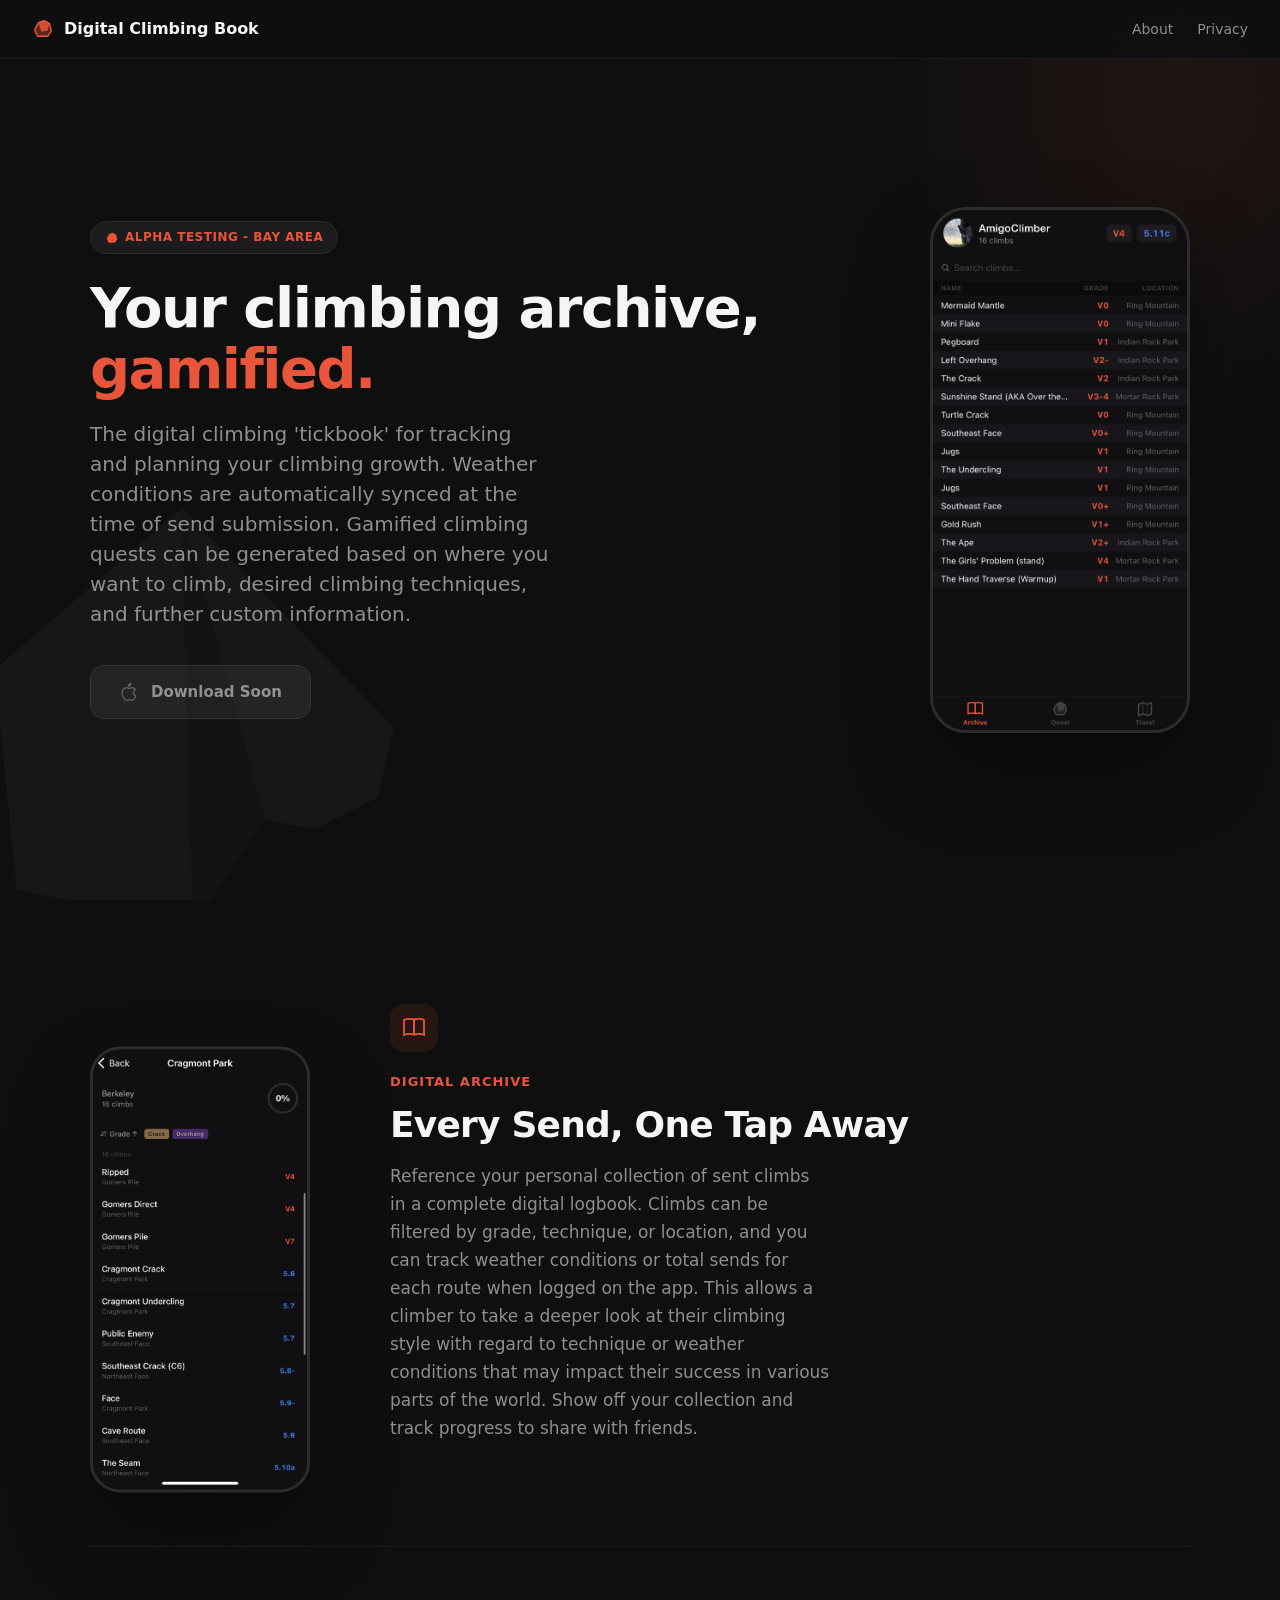
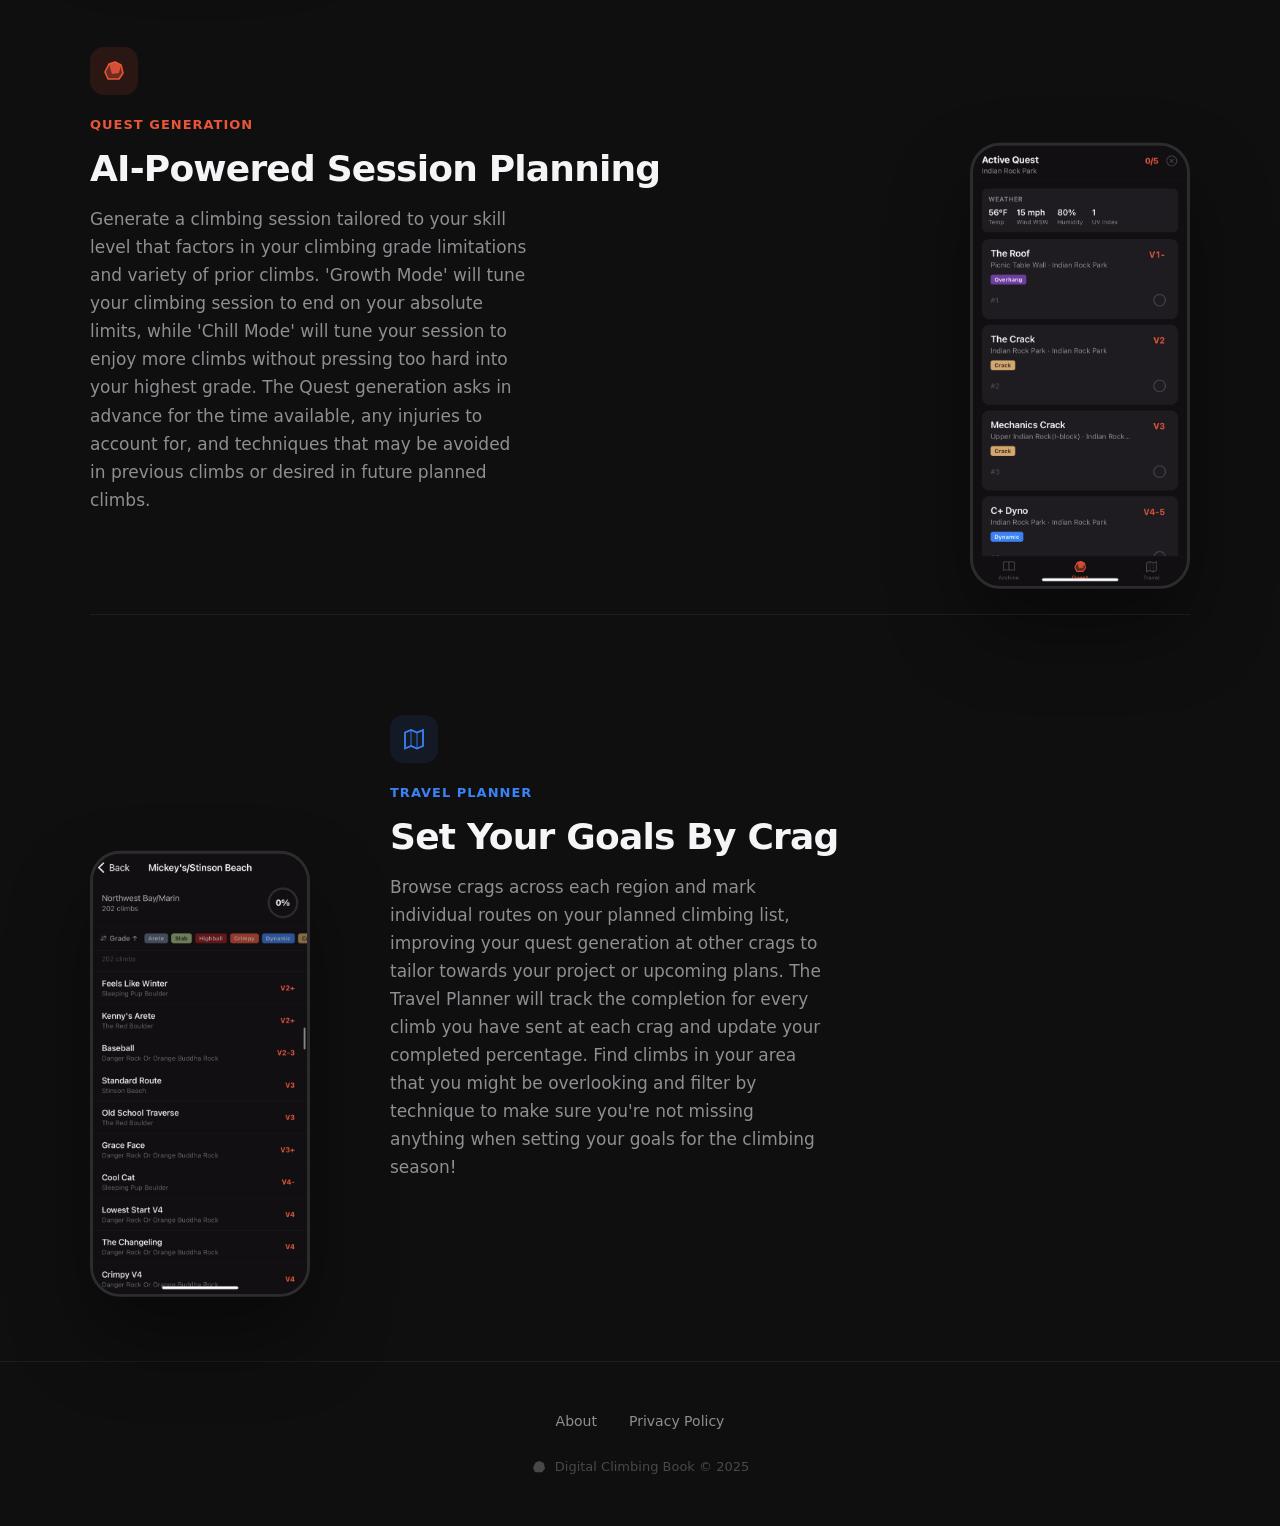
==== commit f3515494: "Fix phone heights, add real favicon, add rock watermark background, update all pages" ====
--- a/index.html
+++ b/index.html
@@ -6,7 +6,8 @@
   <title>Digital Climbing Book — Your climbing life, organized.</title>
   <meta name="description" content="The digital logbook for Bay Area climbers. Track sends, plan sessions with AI, and discover crags across 5 regions.">
   <link rel="stylesheet" href="css/style.css">
-  <link rel="icon" type="image/svg+xml" href="data:image/svg+xml,<svg xmlns='http://www.w3.org/2000/svg' viewBox='0 0 24 24'><polygon points='6,20 3,13 7,5 13,3 19,6 21,14 17,20' fill='%23E8553A'/></svg>">
+  <link rel="icon" type="image/png" sizes="32x32" href="img/favicon.png">
+  <link rel="apple-touch-icon" sizes="180x180" href="img/icon-180.png">
 </head>
 <body>
 
--- a/css/style.css
+++ b/css/style.css
@@ -61,6 +61,15 @@
   top: -200px; right: -200px;
   width: 600px; height: 600px;
   background: radial-gradient(circle, rgba(232, 85, 58, 0.08) 0%, transparent 70%);
+  pointer-events: none;
+}
+.hero::after {
+  content: '';
+  position: absolute;
+  bottom: -80px; left: -60px;
+  width: 500px; height: 500px;
+  background: url('../img/icon-rock-transparent.png') no-repeat center / contain;
+  opacity: 0.035;
   pointer-events: none;
 }
 .hero-content {
@@ -122,7 +131,7 @@
 /* ===== PHONE MOCKUP ===== */
 .phone-mockup {
   width: 260px;
-  height: 540px;
+  height: 526px;
   background: #110f12;
   border-radius: 36px;
   border: 3px solid #2C2C2E;
@@ -229,7 +238,7 @@
 .feature-phone { flex-shrink: 0; }
 .feature-phone .phone-mockup {
   width: 220px;
-  height: 460px;
+  height: 446px;
   border-radius: 30px;
 }
 .feature-phone .phone-mockup::before {
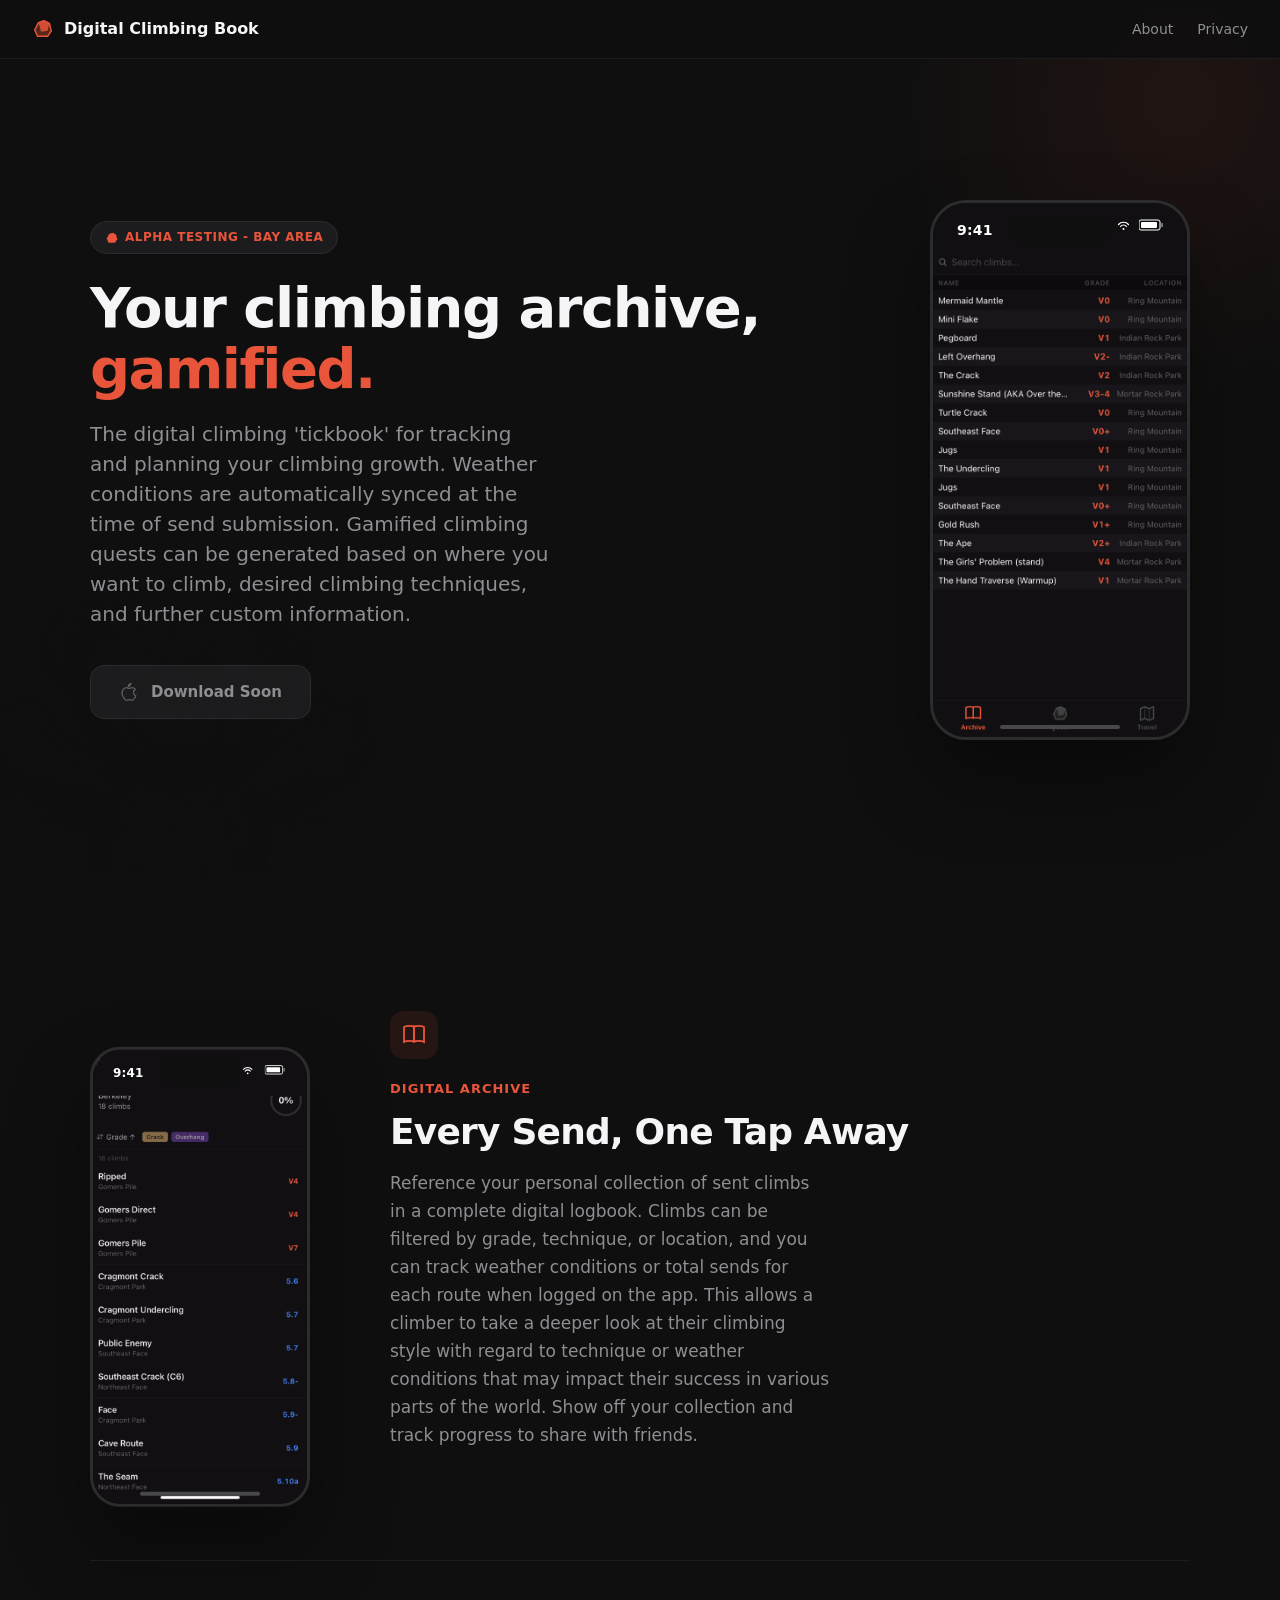
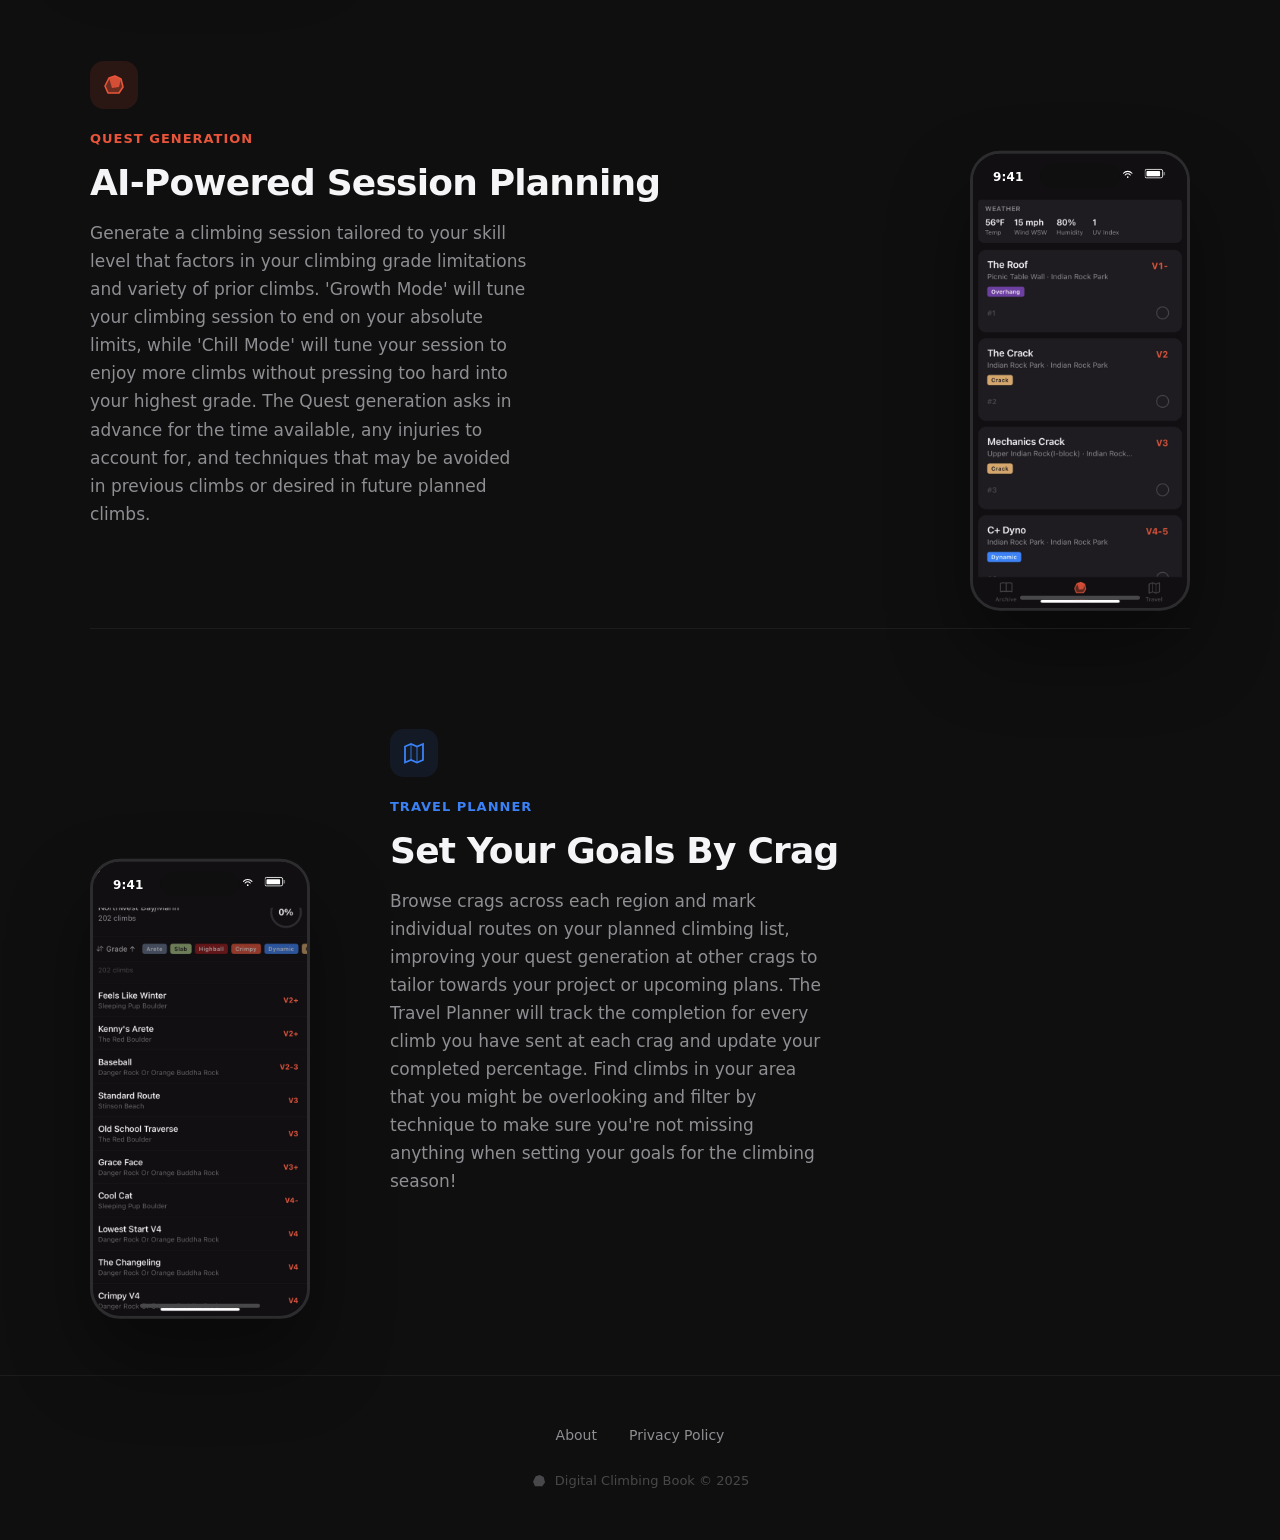
==== commit 77aa222b: "Add bear mascot watermark, phone status bars with time/wifi/battery, restore phone heights, and home" ====
--- a/index.html
+++ b/index.html
@@ -50,6 +50,13 @@
       <div class="hero-phone">
         <div class="phone-mockup">
           <img src="img/screen-hero.png" alt="Digital Climbing Book app screenshot" class="phone-screen">
+          <div class="phone-status-bar">
+            <span class="status-time">9:41</span>
+            <span class="status-icons">
+              <svg width="16" height="11" viewBox="0 0 16 11"><path d="M1.5 4.5c2.5-3 7.5-3 10 0" stroke="#fff" stroke-width="1.2" fill="none" stroke-linecap="round"/><path d="M3.5 6.5c1.5-2 4.5-2 6 0" stroke="#fff" stroke-width="1.2" fill="none" stroke-linecap="round"/><circle cx="6.5" cy="9" r="1" fill="#fff"/></svg>
+              <svg width="24" height="12" viewBox="0 0 24 12"><rect x="0" y="1" width="21" height="10" rx="2" stroke="#fff" stroke-width="1" fill="none"/><rect x="2" y="3" width="16" height="6" rx="1" fill="#fff"/><rect x="22" y="4" width="2" height="4" rx="0.5" fill="#fff" opacity="0.4"/></svg>
+            </span>
+          </div>
         </div>
       </div>
     </div>
@@ -63,6 +70,13 @@
       <div class="feature-phone">
         <div class="phone-mockup">
           <img src="img/screen-archive.png" alt="Digital Archive screen" class="phone-screen">
+          <div class="phone-status-bar">
+            <span class="status-time">9:41</span>
+            <span class="status-icons">
+              <svg width="16" height="11" viewBox="0 0 16 11"><path d="M1.5 4.5c2.5-3 7.5-3 10 0" stroke="#fff" stroke-width="1.2" fill="none" stroke-linecap="round"/><path d="M3.5 6.5c1.5-2 4.5-2 6 0" stroke="#fff" stroke-width="1.2" fill="none" stroke-linecap="round"/><circle cx="6.5" cy="9" r="1" fill="#fff"/></svg>
+              <svg width="24" height="12" viewBox="0 0 24 12"><rect x="0" y="1" width="21" height="10" rx="2" stroke="#fff" stroke-width="1" fill="none"/><rect x="2" y="3" width="16" height="6" rx="1" fill="#fff"/><rect x="22" y="4" width="2" height="4" rx="0.5" fill="#fff" opacity="0.4"/></svg>
+            </span>
+          </div>
         </div>
       </div>
       <div class="feature-text">
@@ -83,6 +97,13 @@
       <div class="feature-phone">
         <div class="phone-mockup">
           <img src="img/screen-quest.png" alt="Quest Generation screen" class="phone-screen">
+          <div class="phone-status-bar">
+            <span class="status-time">9:41</span>
+            <span class="status-icons">
+              <svg width="16" height="11" viewBox="0 0 16 11"><path d="M1.5 4.5c2.5-3 7.5-3 10 0" stroke="#fff" stroke-width="1.2" fill="none" stroke-linecap="round"/><path d="M3.5 6.5c1.5-2 4.5-2 6 0" stroke="#fff" stroke-width="1.2" fill="none" stroke-linecap="round"/><circle cx="6.5" cy="9" r="1" fill="#fff"/></svg>
+              <svg width="24" height="12" viewBox="0 0 24 12"><rect x="0" y="1" width="21" height="10" rx="2" stroke="#fff" stroke-width="1" fill="none"/><rect x="2" y="3" width="16" height="6" rx="1" fill="#fff"/><rect x="22" y="4" width="2" height="4" rx="0.5" fill="#fff" opacity="0.4"/></svg>
+            </span>
+          </div>
         </div>
       </div>
       <div class="feature-text">
@@ -104,6 +125,13 @@
       <div class="feature-phone">
         <div class="phone-mockup">
           <img src="img/screen-travel.png" alt="Travel Planner screen" class="phone-screen">
+          <div class="phone-status-bar">
+            <span class="status-time">9:41</span>
+            <span class="status-icons">
+              <svg width="16" height="11" viewBox="0 0 16 11"><path d="M1.5 4.5c2.5-3 7.5-3 10 0" stroke="#fff" stroke-width="1.2" fill="none" stroke-linecap="round"/><path d="M3.5 6.5c1.5-2 4.5-2 6 0" stroke="#fff" stroke-width="1.2" fill="none" stroke-linecap="round"/><circle cx="6.5" cy="9" r="1" fill="#fff"/></svg>
+              <svg width="24" height="12" viewBox="0 0 24 12"><rect x="0" y="1" width="21" height="10" rx="2" stroke="#fff" stroke-width="1" fill="none"/><rect x="2" y="3" width="16" height="6" rx="1" fill="#fff"/><rect x="22" y="4" width="2" height="4" rx="0.5" fill="#fff" opacity="0.4"/></svg>
+            </span>
+          </div>
         </div>
       </div>
       <div class="feature-text">
--- a/css/style.css
+++ b/css/style.css
@@ -68,9 +68,10 @@
   position: absolute;
   bottom: -80px; left: -60px;
   width: 500px; height: 500px;
-  background: url('../img/icon-rock-transparent.png') no-repeat center / contain;
+  background: url('../img/bear-mascot.png') no-repeat center / contain;
   opacity: 0.035;
   pointer-events: none;
+  z-index: 0;
 }
 .hero-content {
   max-width: 1100px;
@@ -126,12 +127,12 @@
 }
 .hero-cta:hover { border-color: #48484A; opacity: 1; }
 .hero-cta svg { opacity: 0.6; }
-.hero-phone { flex-shrink: 0; }
+.hero-phone { flex-shrink: 0; position: relative; z-index: 2; }
 
 /* ===== PHONE MOCKUP ===== */
 .phone-mockup {
   width: 260px;
-  height: 526px;
+  height: 540px;
   background: #110f12;
   border-radius: 36px;
   border: 3px solid #2C2C2E;
@@ -167,6 +168,45 @@
   border-radius: 27px;
 }
 
+/* Phone Status Bar */
+.phone-status-bar {
+  position: absolute;
+  top: 0;
+  left: 0;
+  right: 0;
+  height: 54px;
+  background: #110f12;
+  border-radius: 33px 33px 0 0;
+  display: flex;
+  align-items: flex-start;
+  justify-content: space-between;
+  padding: 16px 24px 0;
+  z-index: 3;
+}
+.feature-phone .phone-status-bar {
+  height: 46px;
+  border-radius: 27px 27px 0 0;
+  padding: 14px 20px 0;
+}
+.status-time {
+  font-size: 14px;
+  font-weight: 600;
+  color: #fff;
+  font-family: -apple-system, BlinkMacSystemFont, 'SF Pro Text', system-ui, sans-serif;
+  letter-spacing: 0.2px;
+}
+.feature-phone .status-time {
+  font-size: 12px;
+}
+.status-icons {
+  display: flex;
+  align-items: center;
+  gap: 6px;
+}
+.feature-phone .status-icons svg {
+  transform: scale(0.85);
+}
+
 /* Notch */
 .phone-mockup::before {
   content: '';
@@ -178,6 +218,20 @@
   height: 28px;
   background: #0F0F0F;
   border-radius: 14px;
+  z-index: 4;
+}
+/* Bottom home indicator bar */
+.phone-mockup::after {
+  content: '';
+  position: absolute;
+  bottom: 8px;
+  left: 50%;
+  transform: translateX(-50%);
+  width: 120px;
+  height: 4px;
+  background: #48484A;
+  border-radius: 2px;
+  z-index: 4;
 }
 
 /* ===== FEATURE SECTIONS ===== */
@@ -235,10 +289,10 @@
   line-height: 1.65;
   max-width: 440px;
 }
-.feature-phone { flex-shrink: 0; }
+.feature-phone { flex-shrink: 0; position: relative; z-index: 2; }
 .feature-phone .phone-mockup {
   width: 220px;
-  height: 446px;
+  height: 460px;
   border-radius: 30px;
 }
 .feature-phone .phone-mockup::before {
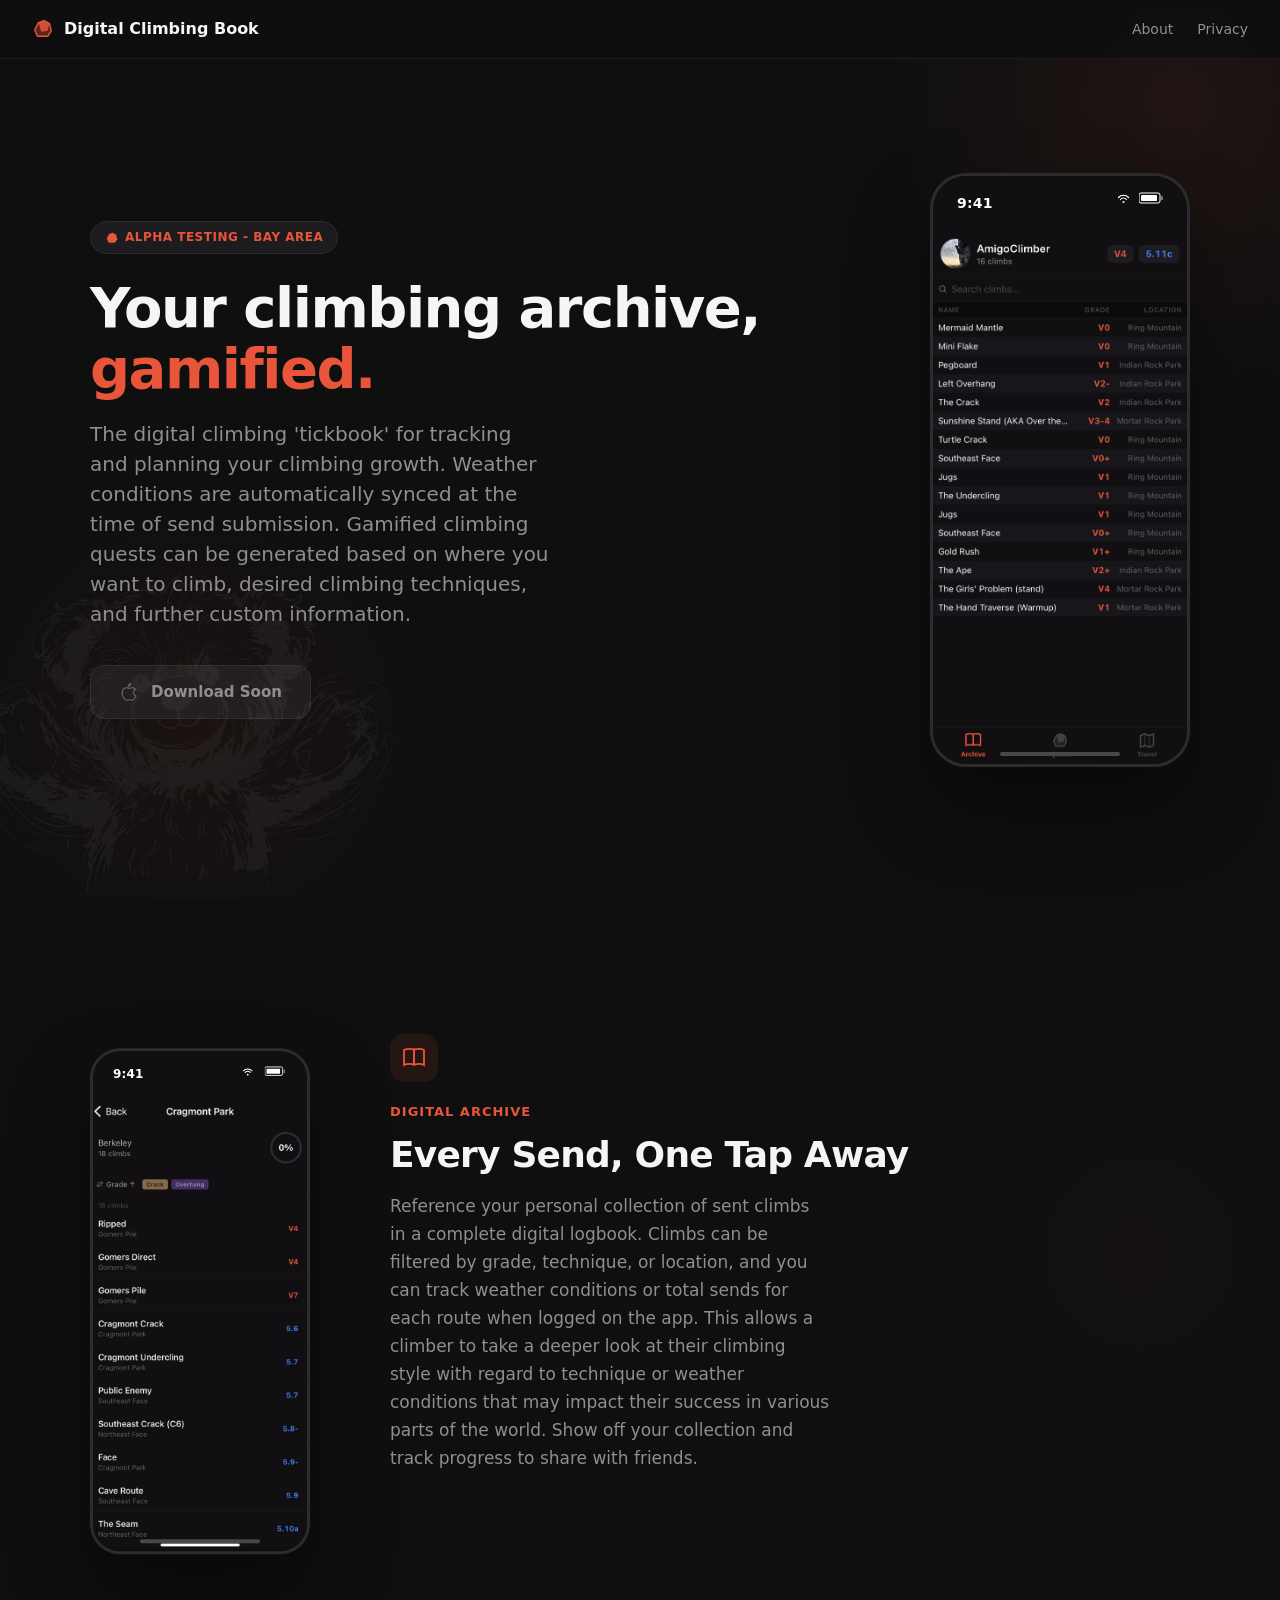
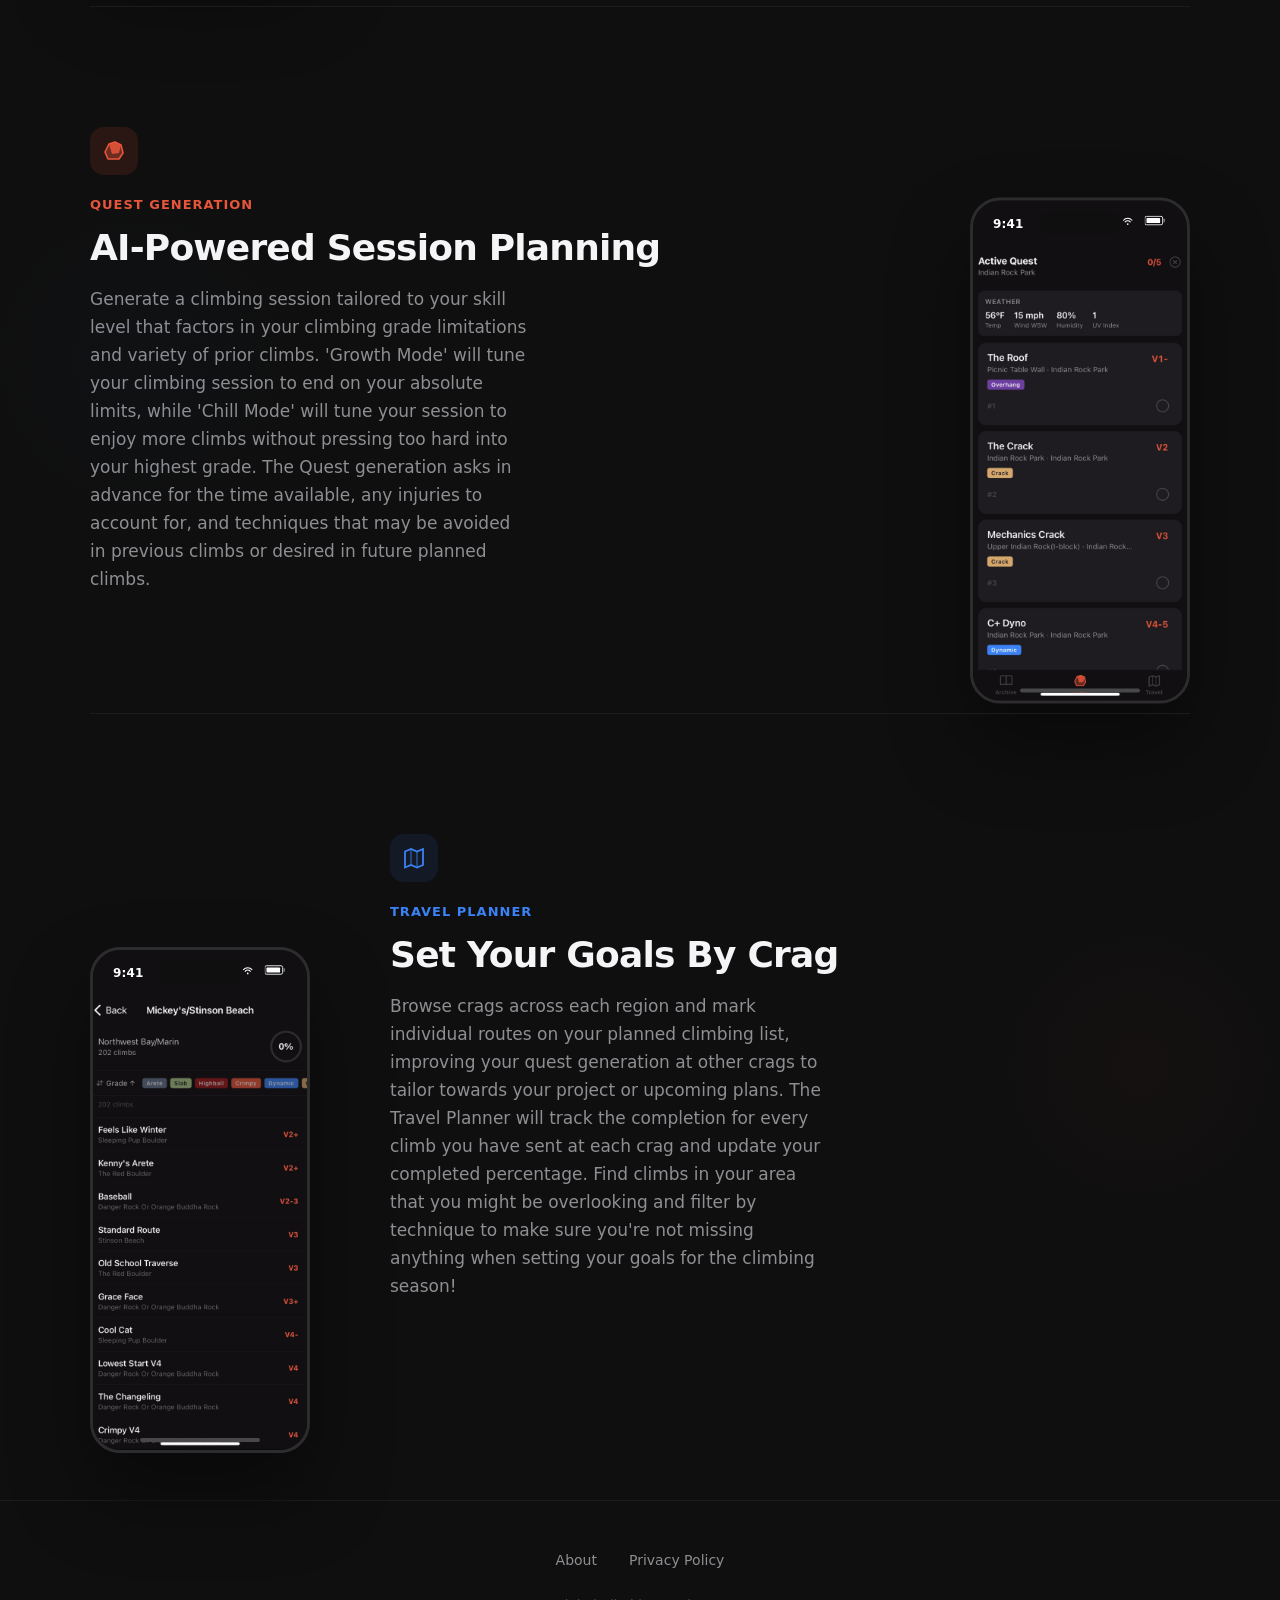
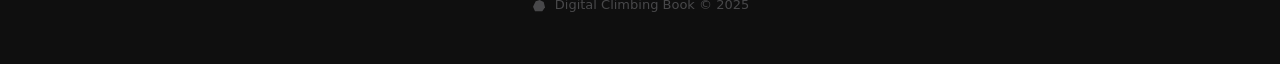
==== commit aca53460: "Lighten bear watermark for visibility, add ambient glow behind bear and across feature sections" ====
--- a/index.html
+++ b/index.html
@@ -29,6 +29,7 @@
 
   <!-- Hero -->
   <section class="hero">
+    <div class="hero-bear-glow"></div>
     <div class="hero-content">
       <div class="hero-text">
         <div class="hero-badge">
--- a/css/style.css
+++ b/css/style.css
@@ -68,8 +68,17 @@
   position: absolute;
   bottom: -80px; left: -60px;
   width: 500px; height: 500px;
-  background: url('../img/bear-mascot.png') no-repeat center / contain;
-  opacity: 0.035;
+  background: url('../img/bear-mascot-light.png') no-repeat center / contain;
+  opacity: 0.06;
+  pointer-events: none;
+  z-index: 0;
+}
+/* Subtle glow behind bear area */
+.hero-bear-glow {
+  position: absolute;
+  bottom: -100px; left: -80px;
+  width: 550px; height: 550px;
+  background: radial-gradient(circle, rgba(232, 85, 58, 0.05) 0%, rgba(232, 85, 58, 0.02) 40%, transparent 65%);
   pointer-events: none;
   z-index: 0;
 }
@@ -132,7 +141,7 @@
 /* ===== PHONE MOCKUP ===== */
 .phone-mockup {
   width: 260px;
-  height: 540px;
+  height: 594px;
   background: #110f12;
   border-radius: 36px;
   border: 3px solid #2C2C2E;
@@ -156,16 +165,18 @@
 /* Screenshot image inside phone */
 .phone-screen {
   width: 100%;
-  height: 100%;
+  height: calc(100% - 54px);
   object-fit: cover;
   object-position: top;
-  border-radius: 33px;
-  position: absolute;
-  top: 0;
+  border-radius: 0 0 33px 33px;
+  position: absolute;
+  top: 54px;
   left: 0;
 }
 .feature-phone .phone-screen {
-  border-radius: 27px;
+  height: calc(100% - 46px);
+  top: 46px;
+  border-radius: 0 0 27px 27px;
 }
 
 /* Phone Status Bar */
@@ -235,7 +246,10 @@
 }
 
 /* ===== FEATURE SECTIONS ===== */
-.features { padding: 0 32px; }
+.features {
+  padding: 0 32px;
+  position: relative;
+}
 
 .feature-section {
   max-width: 1100px;
@@ -247,6 +261,29 @@
   opacity: 0;
   transform: translateY(40px);
   transition: opacity 0.7s ease, transform 0.7s ease;
+  position: relative;
+}
+/* Ambient lighting on feature sections */
+.feature-section::after {
+  content: '';
+  position: absolute;
+  width: 400px;
+  height: 400px;
+  border-radius: 50%;
+  pointer-events: none;
+  z-index: 0;
+}
+.feature-section:nth-child(odd)::after {
+  right: -150px;
+  top: 50%;
+  transform: translateY(-50%);
+  background: radial-gradient(circle, rgba(232, 85, 58, 0.025) 0%, transparent 65%);
+}
+.feature-section:nth-child(even)::after {
+  left: -150px;
+  top: 50%;
+  transform: translateY(-50%);
+  background: radial-gradient(circle, rgba(59, 130, 246, 0.02) 0%, transparent 65%);
 }
 .feature-section.visible {
   opacity: 1;
@@ -292,7 +329,7 @@
 .feature-phone { flex-shrink: 0; position: relative; z-index: 2; }
 .feature-phone .phone-mockup {
   width: 220px;
-  height: 460px;
+  height: 506px;
   border-radius: 30px;
 }
 .feature-phone .phone-mockup::before {
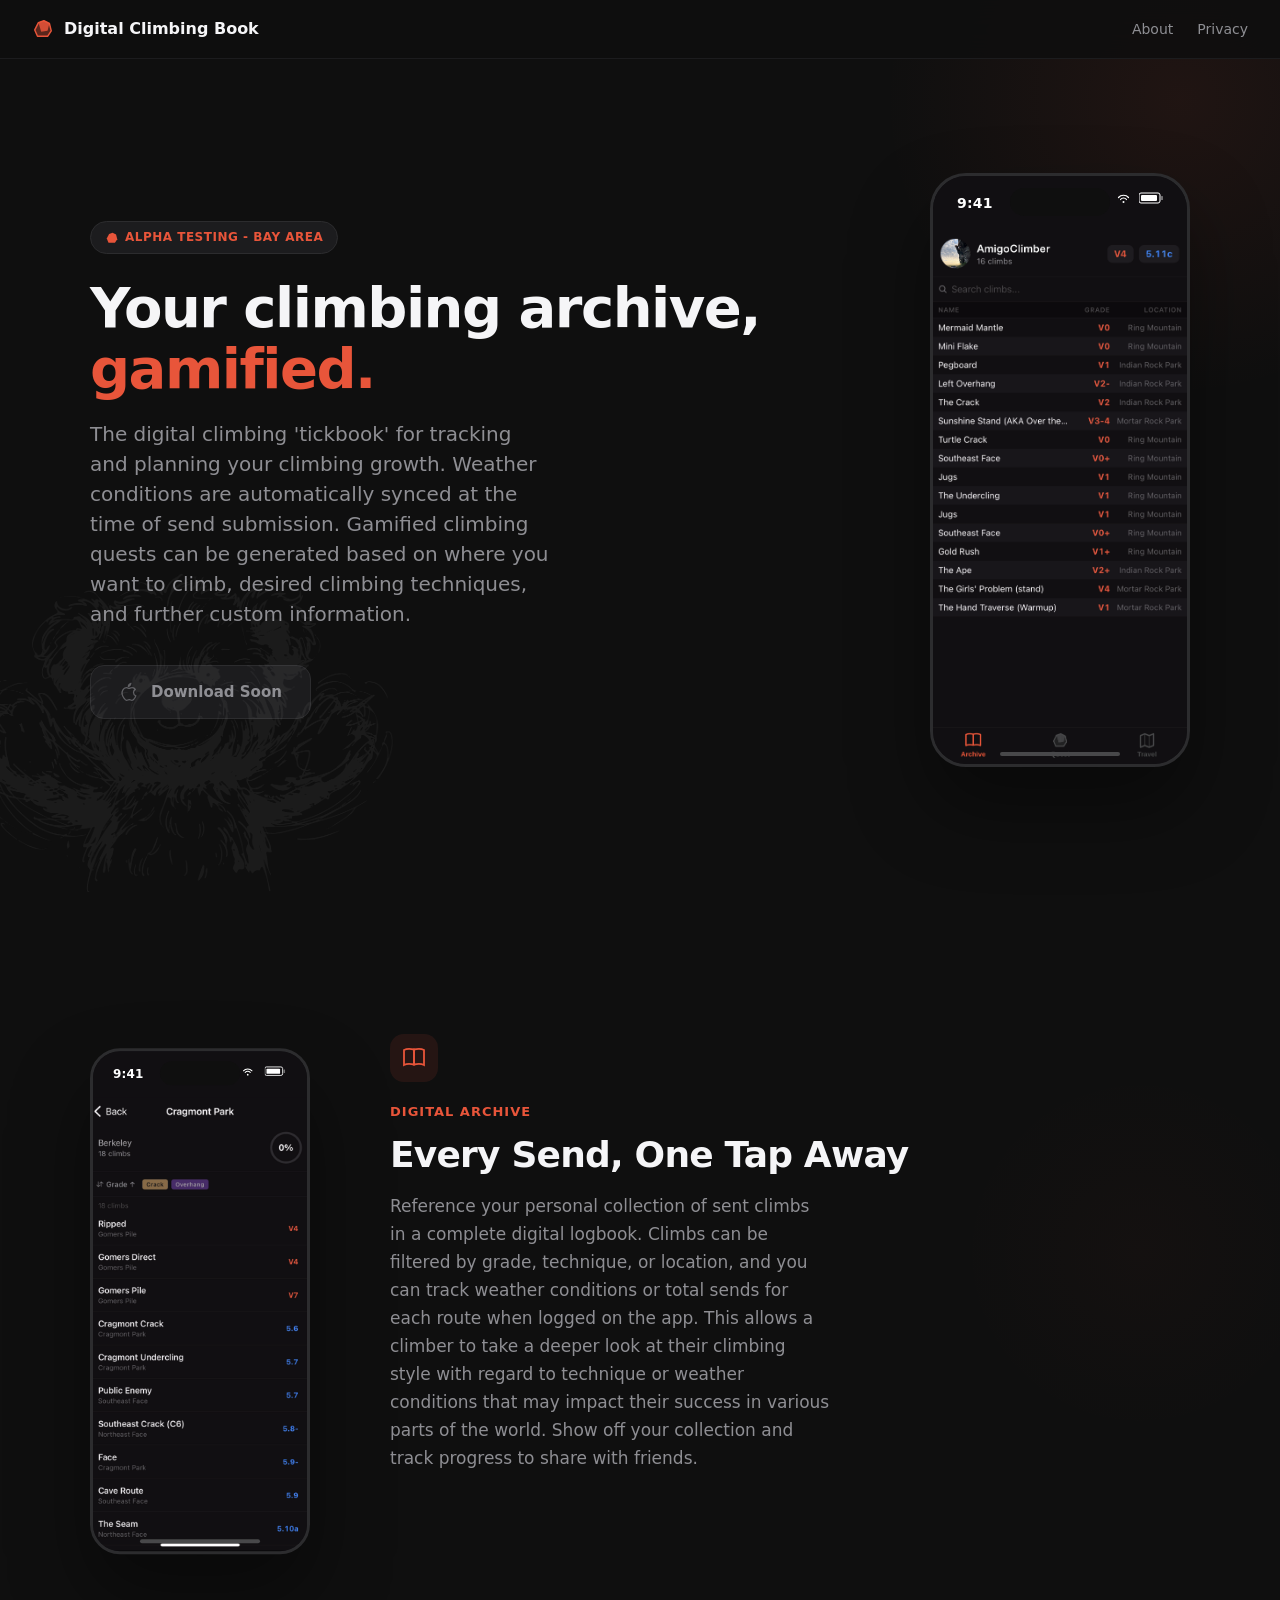
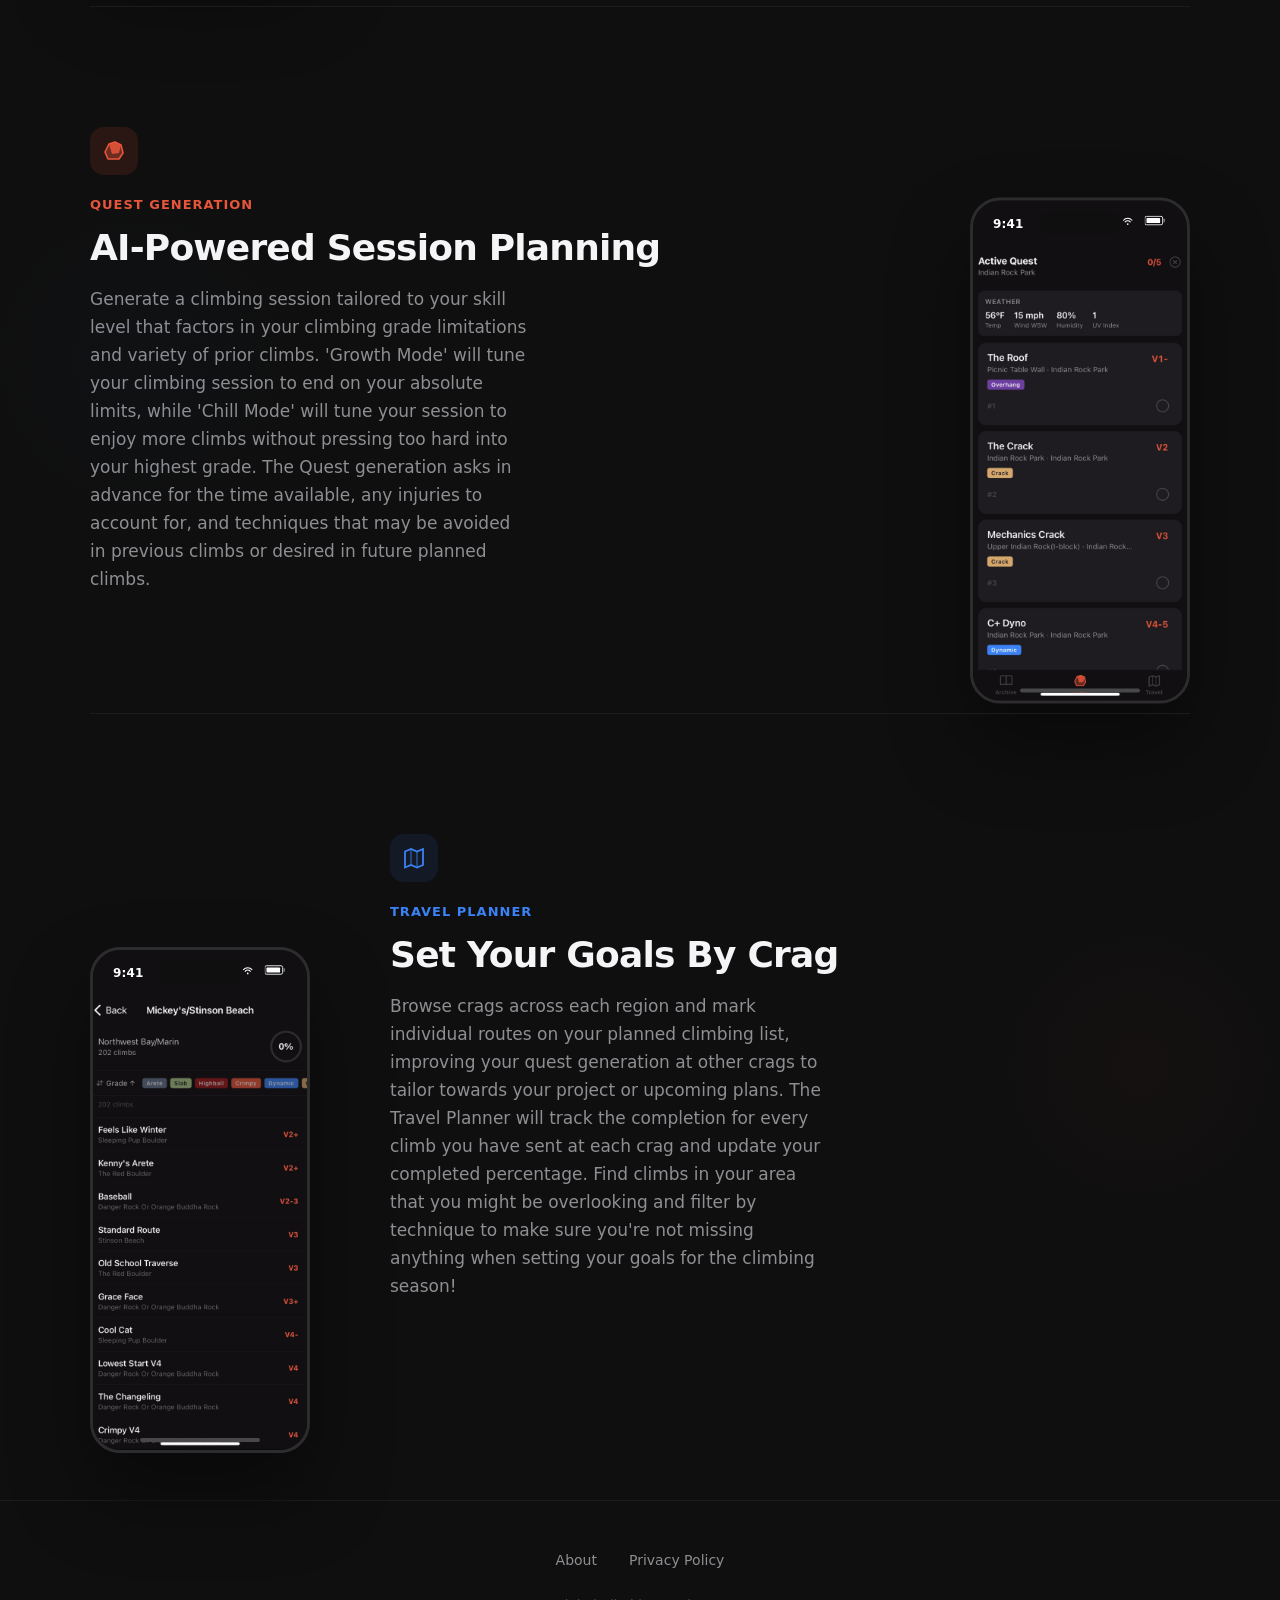
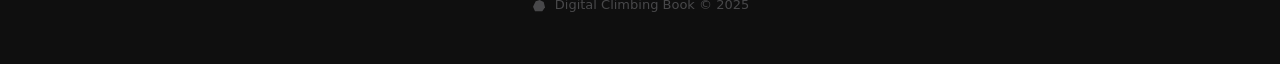
==== commit 93e885ac: "Update index.html" ====
--- a/index.html
+++ b/index.html
@@ -3,7 +3,7 @@
 <head>
   <meta charset="UTF-8">
   <meta name="viewport" content="width=device-width, initial-scale=1.0">
-  <title>Digital Climbing Book — Your climbing life, organized.</title>
+  <title>Digital Climbing Book</title>
   <meta name="description" content="The digital logbook for Bay Area climbers. Track sends, plan sessions with AI, and discover crags across 5 regions.">
   <link rel="stylesheet" href="css/style.css">
   <link rel="icon" type="image/png" sizes="32x32" href="img/favicon.png">
--- a/css/style.css
+++ b/css/style.css
@@ -19,7 +19,7 @@
   top: 0; left: 0; right: 0;
   z-index: 100;
   padding: 16px 32px;
-  display: flex;
+  display: flex; 
   justify-content: space-between;
   align-items: center;
   background: rgba(15, 15, 15, 0.85);
@@ -69,16 +69,7 @@
   bottom: -80px; left: -60px;
   width: 500px; height: 500px;
   background: url('../img/bear-mascot-light.png') no-repeat center / contain;
-  opacity: 0.06;
-  pointer-events: none;
-  z-index: 0;
-}
-/* Subtle glow behind bear area */
-.hero-bear-glow {
-  position: absolute;
-  bottom: -100px; left: -80px;
-  width: 550px; height: 550px;
-  background: radial-gradient(circle, rgba(232, 85, 58, 0.05) 0%, rgba(232, 85, 58, 0.02) 40%, transparent 65%);
+  opacity: 0.07;
   pointer-events: none;
   z-index: 0;
 }
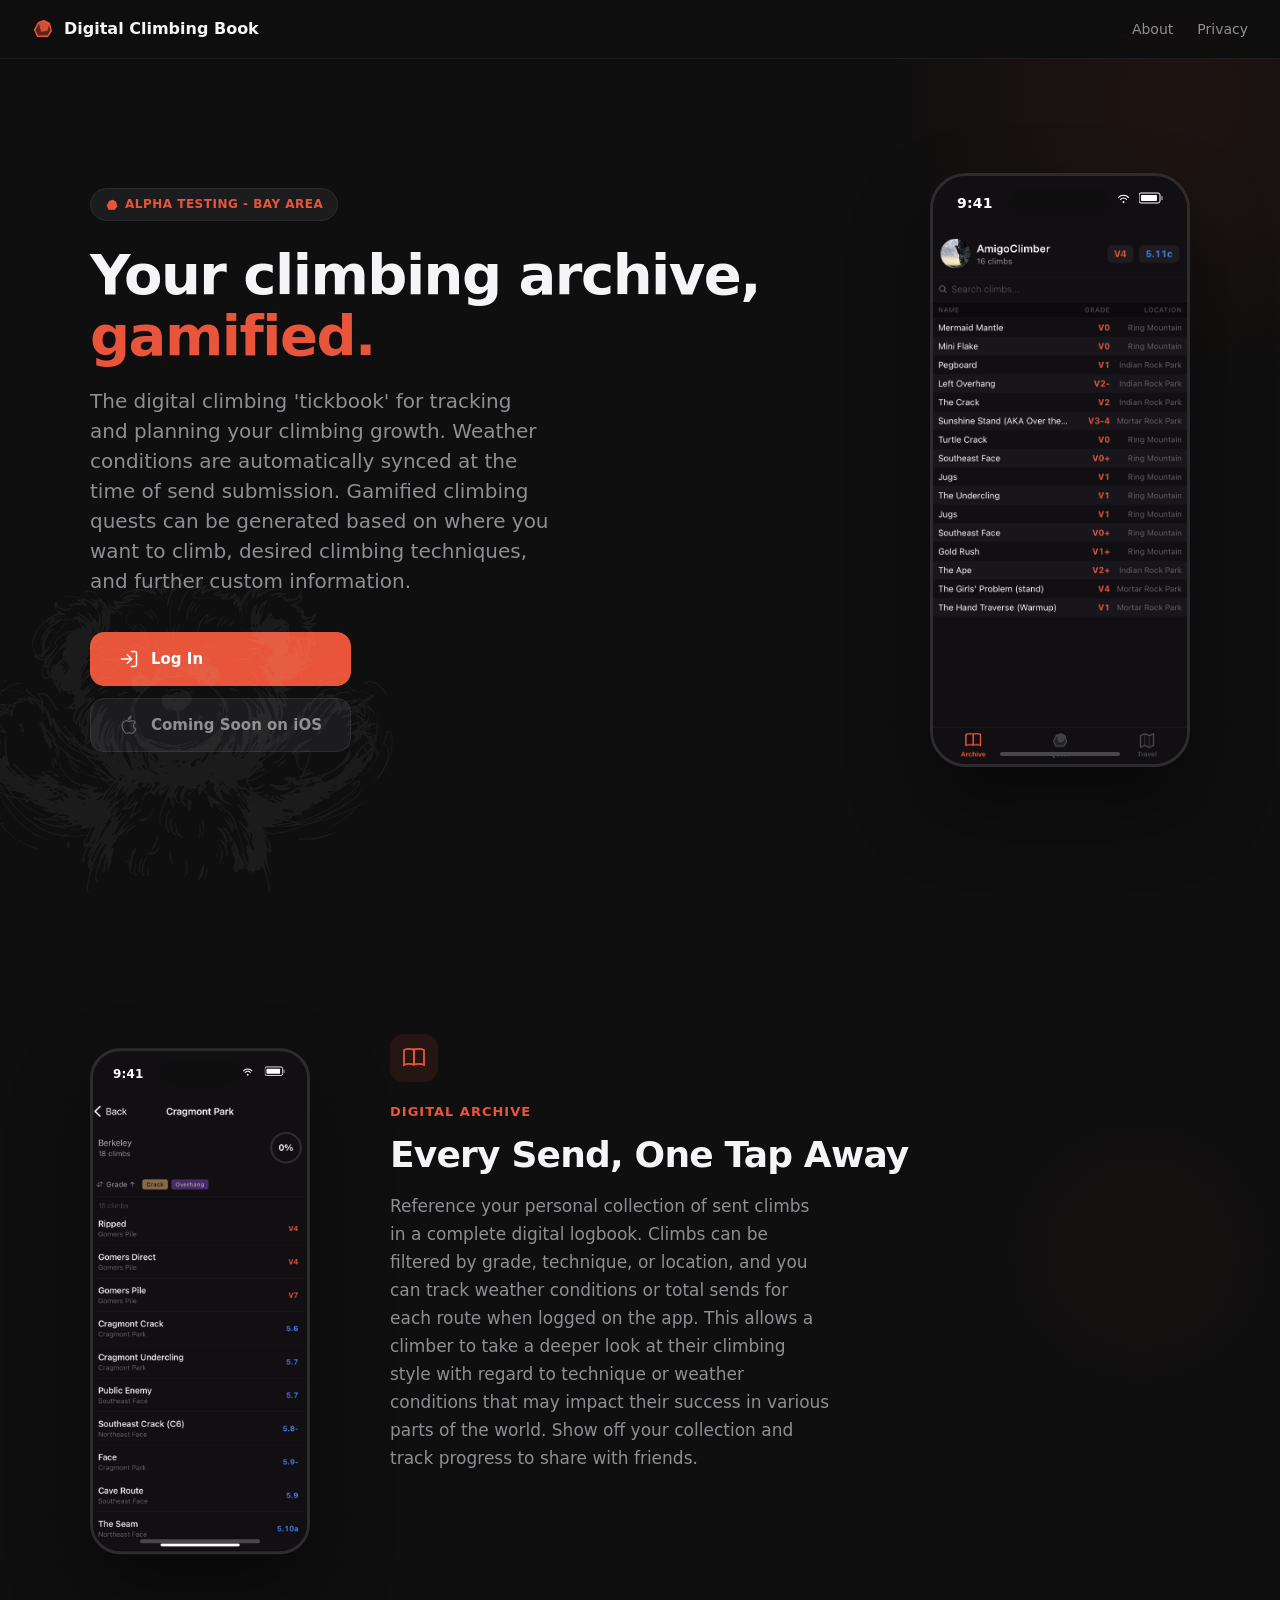
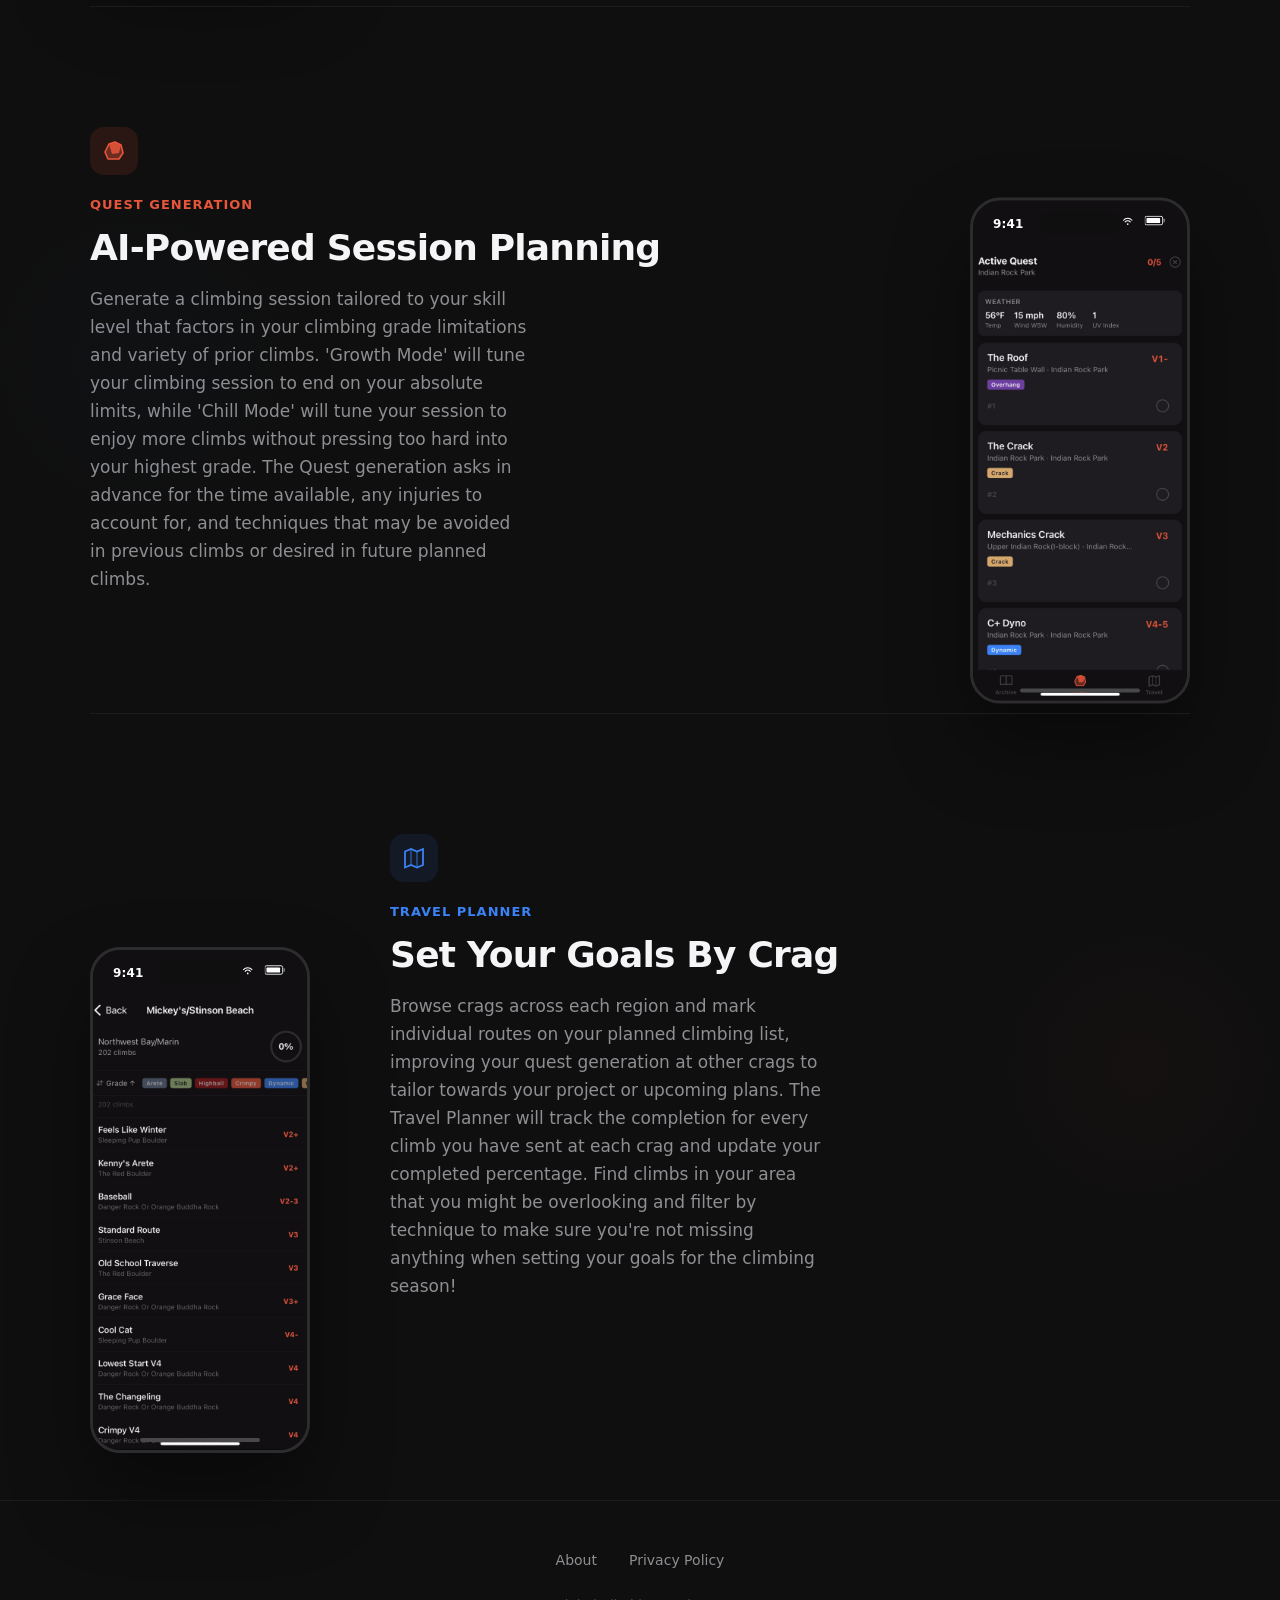
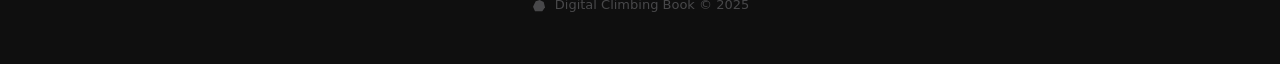
==== commit c211484d: "Add Log In button linking to /app, keep Coming Soon on iOS below" ====
--- a/index.html
+++ b/index.html
@@ -40,12 +40,22 @@
         </div>
         <h1 class="hero-title">Your climbing archive, <span class="accent">gamified.</span></h1>
         <p class="hero-subtitle">The digital climbing 'tickbook' for tracking and planning your climbing growth. Weather conditions are automatically synced at the time of send submission. Gamified climbing quests can be generated based on where you want to climb, desired climbing techniques, and further custom information.</p>
-        <div class="hero-cta">
-          <svg width="20" height="20" viewBox="0 0 24 24" fill="none">
-            <path d="M18.71 19.5c-.83 1.24-1.71 2.45-3.05 2.47-1.34.03-1.77-.79-3.29-.79-1.53 0-2 .77-3.27.81-1.31.05-2.3-1.32-3.14-2.53C4.25 17 2.94 12.45 4.7 9.39c.87-1.52 2.43-2.48 4.12-2.51 1.28-.02 2.5.87 3.29.87.78 0 2.26-1.07 3.8-.91.65.03 2.47.26 3.64 1.98-.09.06-2.17 1.28-2.15 3.81.03 3.02 2.65 4.03 2.68 4.04-.03.07-.42 1.44-1.38 2.83" stroke="#8E8E93" stroke-width="1.5" fill="none"/>
-            <path d="M15 1c.1 1.28-.38 2.55-1.17 3.43-.78.89-2.04 1.57-3.33 1.48-.12-1.24.46-2.55 1.19-3.37C12.46 1.67 13.76 1.05 15 1" fill="#8E8E93"/>
-          </svg>
-          Download Soon
+        <div class="hero-cta-group">
+          <a href="https://www.digitalclimbingbook.com/app" class="hero-cta hero-cta-login">
+            <svg width="20" height="20" viewBox="0 0 24 24" fill="none">
+              <path d="M15 3h4a2 2 0 0 1 2 2v14a2 2 0 0 1-2 2h-4" stroke="#FFF" stroke-width="1.8" stroke-linecap="round" stroke-linejoin="round"/>
+              <polyline points="10 17 15 12 10 7" stroke="#FFF" stroke-width="1.8" stroke-linecap="round" stroke-linejoin="round"/>
+              <line x1="15" y1="12" x2="3" y2="12" stroke="#FFF" stroke-width="1.8" stroke-linecap="round" stroke-linejoin="round"/>
+            </svg>
+            Log In
+          </a>
+          <div class="hero-cta hero-cta-ios">
+            <svg width="20" height="20" viewBox="0 0 24 24" fill="none">
+              <path d="M18.71 19.5c-.83 1.24-1.71 2.45-3.05 2.47-1.34.03-1.77-.79-3.29-.79-1.53 0-2 .77-3.27.81-1.31.05-2.3-1.32-3.14-2.53C4.25 17 2.94 12.45 4.7 9.39c.87-1.52 2.43-2.48 4.12-2.51 1.28-.02 2.5.87 3.29.87.78 0 2.26-1.07 3.8-.91.65.03 2.47.26 3.64 1.98-.09.06-2.17 1.28-2.15 3.81.03 3.02 2.65 4.03 2.68 4.04-.03.07-.42 1.44-1.38 2.83" stroke="#8E8E93" stroke-width="1.5" fill="none"/>
+              <path d="M15 1c.1 1.28-.38 2.55-1.17 3.43-.78.89-2.04 1.57-3.33 1.48-.12-1.24.46-2.55 1.19-3.37C12.46 1.67 13.76 1.05 15 1" fill="#8E8E93"/>
+            </svg>
+            Coming Soon on iOS
+          </div>
         </div>
       </div>
       <div class="hero-phone">
--- a/css/style.css
+++ b/css/style.css
@@ -19,7 +19,7 @@
   top: 0; left: 0; right: 0;
   z-index: 100;
   padding: 16px 32px;
-  display: flex; 
+  display: flex;
   justify-content: space-between;
   align-items: center;
   background: rgba(15, 15, 15, 0.85);
@@ -111,6 +111,13 @@
   margin-bottom: 36px;
   max-width: 460px;
 }
+
+/* Hero CTA Group */
+.hero-cta-group {
+  display: inline-flex;
+  flex-direction: column;
+  gap: 12px;
+}
 .hero-cta {
   display: inline-flex;
   align-items: center;
@@ -123,10 +130,29 @@
   font-size: 15px;
   font-weight: 600;
   cursor: default;
-  transition: border-color 0.2s;
-}
-.hero-cta:hover { border-color: #48484A; opacity: 1; }
+  transition: border-color 0.2s, opacity 0.2s;
+}
 .hero-cta svg { opacity: 0.6; }
+
+/* Log In button — active, clickable, accent */
+.hero-cta-login {
+  background: #E8553A;
+  border-color: #E8553A;
+  color: #FFF;
+  cursor: pointer;
+}
+.hero-cta-login svg { opacity: 1; }
+.hero-cta-login:hover {
+  opacity: 0.9;
+  color: #FFF;
+}
+
+/* Coming Soon on iOS — greyed out */
+.hero-cta-ios {
+  cursor: default;
+}
+.hero-cta-ios:hover { border-color: #48484A; opacity: 1; }
+
 .hero-phone { flex-shrink: 0; position: relative; z-index: 2; }
 
 /* ===== PHONE MOCKUP ===== */
@@ -454,6 +480,7 @@
   .hero-title { font-size: 36px; letter-spacing: -1px; }
   .hero-subtitle { font-size: 17px; margin: 0 auto 32px; }
   .hero-badge { margin-bottom: 20px; }
+  .hero-cta-group { align-items: center; }
 
   .features { padding: 0 20px; }
   .feature-section {
